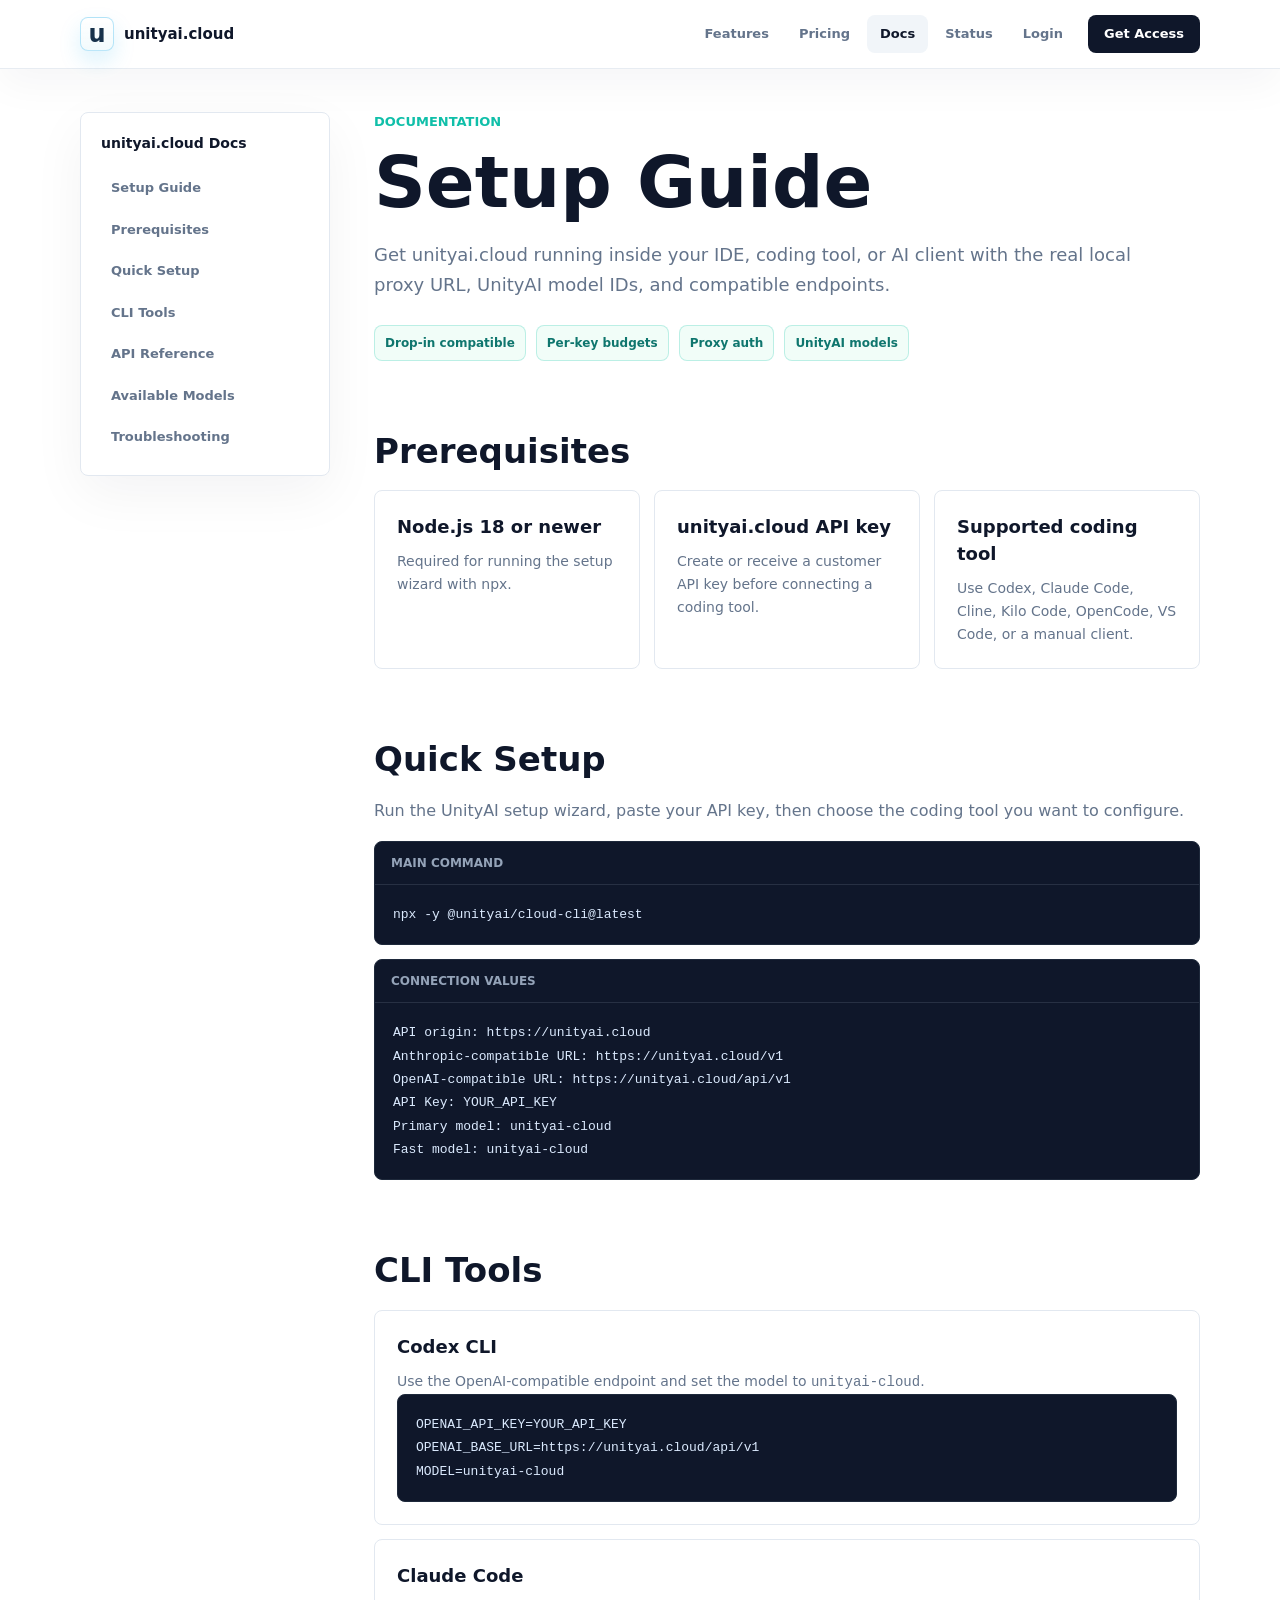
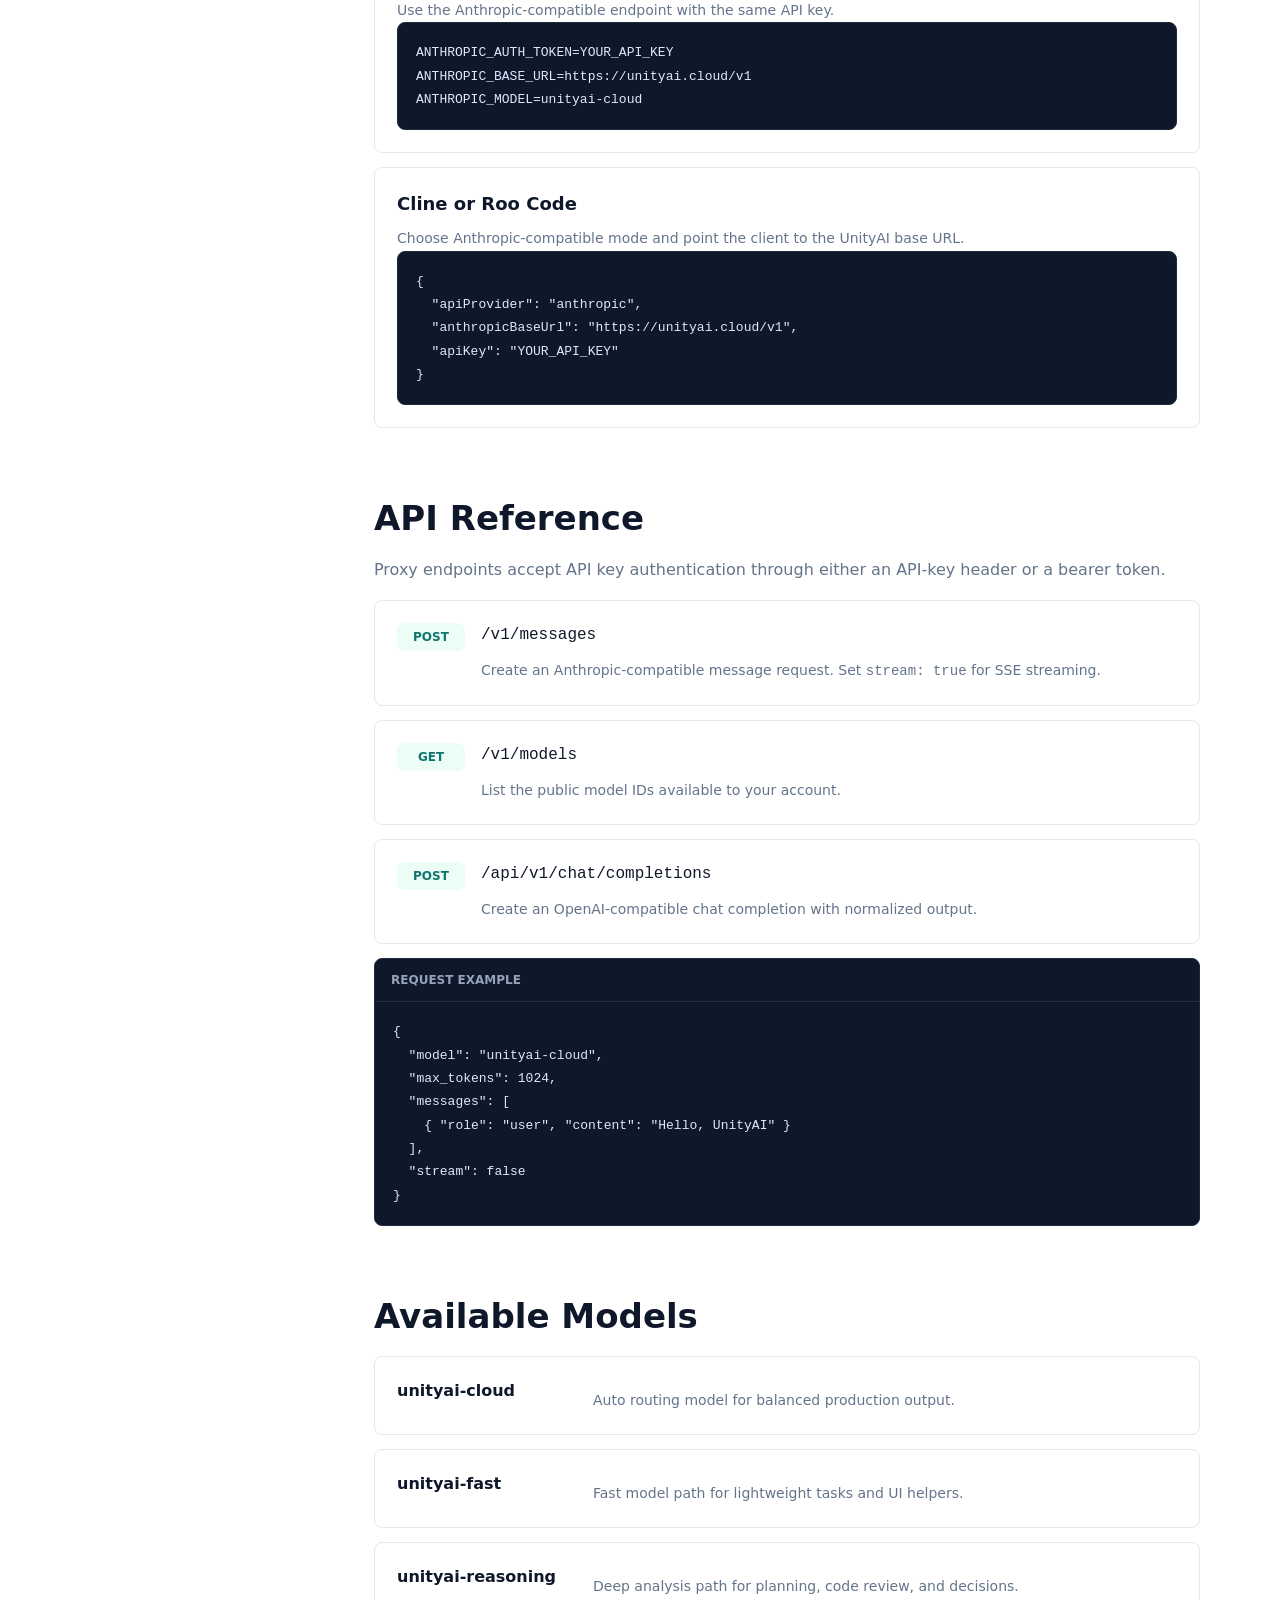
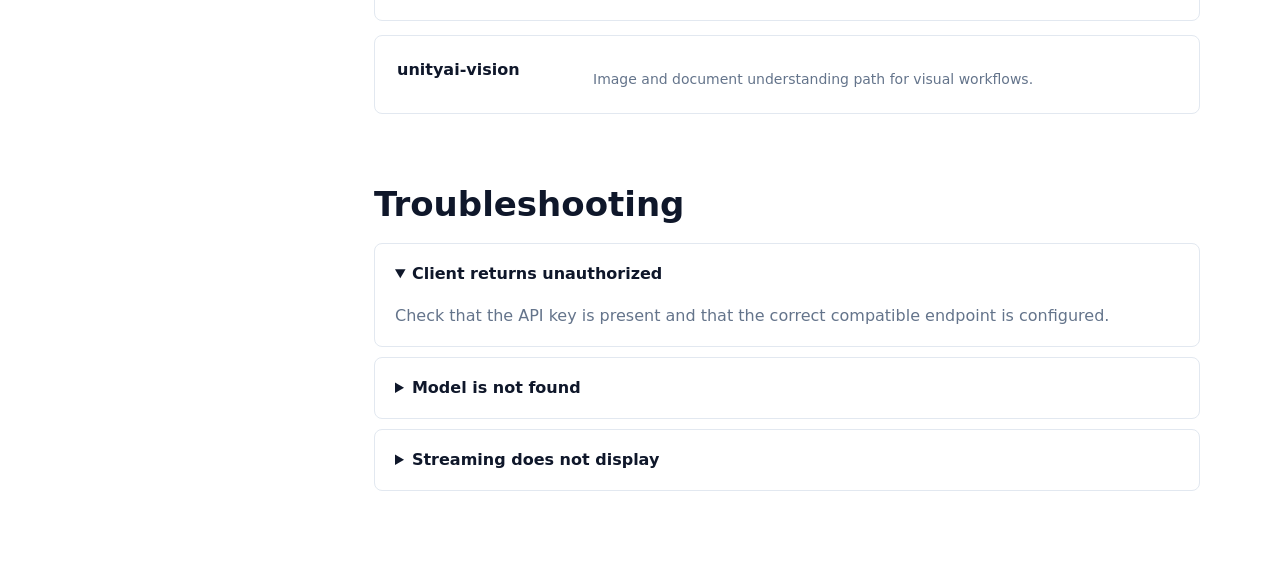
==== documentation.html @ 346db732 "Build UnityAI static site" ====
<!doctype html>
<html lang="en">
  <head>
    <meta charset="utf-8" />
    <meta name="viewport" content="width=device-width, initial-scale=1" />
    <title>Documentation - unityai.cloud</title>
    <meta
      name="description"
      content="Setup guide and API reference for connecting AI clients to unityai.cloud."
    />
    <link rel="icon" href="favicon.svg" type="image/svg+xml" />
    <link rel="stylesheet" href="styles.css" />
  </head>
  <body class="subpage docs-page">
    <a class="skip-link" href="#main-content">Skip to content</a>

    <header class="site-header" data-header>
      <div class="nav-shell">
        <a class="brand" href="index.html" aria-label="unityai.cloud home">
          <span class="brand-mark" aria-hidden="true">u</span>
          <span>unityai.cloud</span>
        </a>

        <nav class="desktop-nav" aria-label="Primary navigation">
          <a href="index.html#features">Features</a>
          <a href="pricing.html">Pricing</a>
          <a class="active" href="documentation.html">Docs</a>
          <a href="status.html">Status</a>
          <a href="mailto:hello@unityai.cloud">Login</a>
          <a class="nav-cta" href="mailto:hello@unityai.cloud">Get Access</a>
        </nav>

        <button class="menu-button" type="button" aria-expanded="false" aria-controls="mobile-menu" data-menu-button>
          <span class="sr-only">Open menu</span>
          <svg viewBox="0 0 24 24" aria-hidden="true">
            <path d="M4 7h16M4 12h16M4 17h16" />
          </svg>
        </button>
      </div>

      <nav id="mobile-menu" class="mobile-nav" aria-label="Mobile navigation" data-mobile-menu>
        <a href="index.html#features">Features</a>
        <a href="pricing.html">Pricing</a>
        <a href="documentation.html">Docs</a>
        <a href="status.html">Status</a>
        <a href="mailto:hello@unityai.cloud">Login</a>
        <a class="nav-cta" href="mailto:hello@unityai.cloud">Get Access</a>
      </nav>
    </header>

    <main id="main-content" class="docs-layout">
      <aside class="docs-sidebar" aria-label="Documentation sections">
        <strong>unityai.cloud Docs</strong>
        <nav>
          <a href="#setup">Setup Guide</a>
          <a href="#prerequisites">Prerequisites</a>
          <a href="#quick-setup">Quick Setup</a>
          <a href="#cli-tools">CLI Tools</a>
          <a href="#api-reference">API Reference</a>
          <a href="#models">Available Models</a>
          <a href="#troubleshooting">Troubleshooting</a>
        </nav>
      </aside>

      <article class="docs-content">
        <p class="section-label">Documentation</p>
        <h1 id="setup">Setup Guide</h1>
        <p class="docs-lead">
          Get unityai.cloud running inside your IDE, coding tool, or AI client with the real local
          proxy URL, UnityAI model IDs, and compatible endpoints.
        </p>

        <div class="doc-tags" aria-label="Documentation highlights">
          <span>Drop-in compatible</span>
          <span>Per-key budgets</span>
          <span>Proxy auth</span>
          <span>UnityAI models</span>
        </div>

        <section id="prerequisites" class="doc-section">
          <h2>Prerequisites</h2>
          <div class="doc-checklist">
            <article>
              <h3>Node.js 18 or newer</h3>
              <p>Required for running the setup wizard with npx.</p>
            </article>
            <article>
              <h3>unityai.cloud API key</h3>
              <p>Create or receive a customer API key before connecting a coding tool.</p>
            </article>
            <article>
              <h3>Supported coding tool</h3>
              <p>Use Codex, Claude Code, Cline, Kilo Code, OpenCode, VS Code, or a manual client.</p>
            </article>
          </div>
        </section>

        <section id="quick-setup" class="doc-section">
          <h2>Quick Setup</h2>
          <p>Run the UnityAI setup wizard, paste your API key, then choose the coding tool you want to configure.</p>
          <div class="code-card">
            <div class="code-title">Main Command</div>
            <pre><code>npx -y @unityai/cloud-cli@latest</code></pre>
          </div>
          <div class="code-card">
            <div class="code-title">Connection Values</div>
            <pre><code>API origin: https://unityai.cloud
Anthropic-compatible URL: https://unityai.cloud/v1
OpenAI-compatible URL: https://unityai.cloud/api/v1
API Key: YOUR_API_KEY
Primary model: unityai-cloud
Fast model: unityai-cloud</code></pre>
          </div>
        </section>

        <section id="cli-tools" class="doc-section">
          <h2>CLI Tools</h2>
          <div class="doc-grid">
            <article>
              <h3>Codex CLI</h3>
              <p>Use the OpenAI-compatible endpoint and set the model to <code>unityai-cloud</code>.</p>
              <pre><code>OPENAI_API_KEY=YOUR_API_KEY
OPENAI_BASE_URL=https://unityai.cloud/api/v1
MODEL=unityai-cloud</code></pre>
            </article>
            <article>
              <h3>Claude Code</h3>
              <p>Use the Anthropic-compatible endpoint with the same API key.</p>
              <pre><code>ANTHROPIC_AUTH_TOKEN=YOUR_API_KEY
ANTHROPIC_BASE_URL=https://unityai.cloud/v1
ANTHROPIC_MODEL=unityai-cloud</code></pre>
            </article>
            <article>
              <h3>Cline or Roo Code</h3>
              <p>Choose Anthropic-compatible mode and point the client to the UnityAI base URL.</p>
              <pre><code>{
  "apiProvider": "anthropic",
  "anthropicBaseUrl": "https://unityai.cloud/v1",
  "apiKey": "YOUR_API_KEY"
}</code></pre>
            </article>
          </div>
        </section>

        <section id="api-reference" class="doc-section">
          <h2>API Reference</h2>
          <p>Proxy endpoints accept API key authentication through either an API-key header or a bearer token.</p>
          <div class="api-list">
            <article>
              <span>POST</span>
              <code>/v1/messages</code>
              <p>Create an Anthropic-compatible message request. Set <code>stream: true</code> for SSE streaming.</p>
            </article>
            <article>
              <span>GET</span>
              <code>/v1/models</code>
              <p>List the public model IDs available to your account.</p>
            </article>
            <article>
              <span>POST</span>
              <code>/api/v1/chat/completions</code>
              <p>Create an OpenAI-compatible chat completion with normalized output.</p>
            </article>
          </div>
          <div class="code-card">
            <div class="code-title">Request Example</div>
            <pre><code>{
  "model": "unityai-cloud",
  "max_tokens": 1024,
  "messages": [
    { "role": "user", "content": "Hello, UnityAI" }
  ],
  "stream": false
}</code></pre>
          </div>
        </section>

        <section id="models" class="doc-section">
          <h2>Available Models</h2>
          <div class="model-table">
            <div><strong>unityai-cloud</strong><span>Auto routing model for balanced production output.</span></div>
            <div><strong>unityai-fast</strong><span>Fast model path for lightweight tasks and UI helpers.</span></div>
            <div><strong>unityai-reasoning</strong><span>Deep analysis path for planning, code review, and decisions.</span></div>
            <div><strong>unityai-vision</strong><span>Image and document understanding path for visual workflows.</span></div>
          </div>
        </section>

        <section id="troubleshooting" class="doc-section">
          <h2>Troubleshooting</h2>
          <details open>
            <summary>Client returns unauthorized</summary>
            <p>Check that the API key is present and that the correct compatible endpoint is configured.</p>
          </details>
          <details>
            <summary>Model is not found</summary>
            <p>Use <code>/v1/models</code> or <code>/api/v1/models</code> to confirm the IDs enabled for the account.</p>
          </details>
          <details>
            <summary>Streaming does not display</summary>
            <p>Confirm that your client supports server-sent events and that <code>stream</code> is set to true.</p>
          </details>
        </section>
      </article>
    </main>

    <script src="script.js"></script>
  </body>
</html>
---- styles.css ----
:root {
  --bg: #ffffff;
  --ink: #0f172a;
  --muted: #64748b;
  --soft: #f8fafc;
  --soft-2: #eef6fb;
  --line: #e2e8f0;
  --line-strong: #cbd5e1;
  --accent: #10bfa9;
  --accent-2: #0ea5e9;
  --accent-3: #f59e0b;
  --shadow: 0 24px 70px rgba(15, 23, 42, 0.11);
  --container: min(1120px, calc(100vw - 48px));
}

* {
  box-sizing: border-box;
}

html {
  scroll-behavior: smooth;
}

body {
  margin: 0;
  background: var(--bg);
  color: var(--ink);
  font-family: Inter, ui-sans-serif, system-ui, -apple-system, BlinkMacSystemFont, "Segoe UI", sans-serif;
  font-size: 16px;
  line-height: 1.5;
  letter-spacing: 0;
}

body.menu-open {
  overflow: hidden;
}

a {
  color: inherit;
  text-decoration: none;
}

img {
  display: block;
  max-width: 100%;
}

svg {
  display: block;
  fill: none;
  stroke: currentColor;
  stroke-linecap: round;
  stroke-linejoin: round;
  stroke-width: 2;
}

.sr-only,
.skip-link {
  position: absolute;
  width: 1px;
  height: 1px;
  padding: 0;
  overflow: hidden;
  clip: rect(0, 0, 0, 0);
  white-space: nowrap;
  border: 0;
}

.skip-link:focus {
  z-index: 1000;
  top: 12px;
  left: 12px;
  width: auto;
  height: auto;
  clip: auto;
  padding: 10px 14px;
  border-radius: 8px;
  background: var(--ink);
  color: #ffffff;
}

.site-header {
  position: fixed;
  top: 0;
  right: 0;
  left: 0;
  z-index: 100;
  transition: background 180ms ease, box-shadow 180ms ease, border-color 180ms ease;
}

.site-header.is-scrolled,
.site-header.menu-visible {
  border-bottom: 1px solid rgba(226, 232, 240, 0.82);
  background: rgba(255, 255, 255, 0.88);
  box-shadow: 0 16px 40px rgba(15, 23, 42, 0.05);
  backdrop-filter: blur(18px);
}

.nav-shell {
  display: flex;
  align-items: center;
  justify-content: space-between;
  width: var(--container);
  height: 68px;
  margin: 0 auto;
}

.brand {
  display: inline-flex;
  align-items: center;
  gap: 10px;
  font-size: 15px;
  font-weight: 800;
  letter-spacing: 0;
}

.brand-mark {
  display: inline-grid;
  width: 34px;
  height: 34px;
  place-items: center;
  border: 1px solid rgba(14, 165, 233, 0.28);
  border-radius: 8px;
  background:
    linear-gradient(180deg, rgba(255, 255, 255, 0.95), rgba(241, 250, 252, 0.92)),
    #ffffff;
  color: #18324b;
  box-shadow: 0 10px 22px rgba(14, 165, 233, 0.15);
  font-size: 24px;
  font-weight: 900;
  line-height: 1;
}

.desktop-nav {
  display: flex;
  align-items: center;
  gap: 4px;
}

.desktop-nav a,
.mobile-nav a {
  border-radius: 8px;
  color: var(--muted);
  font-size: 13px;
  font-weight: 650;
  transition: background 160ms ease, color 160ms ease, transform 160ms ease;
}

.desktop-nav a {
  padding: 9px 13px;
}

.desktop-nav a:hover,
.mobile-nav a:hover {
  background: rgba(241, 245, 249, 0.9);
  color: var(--ink);
}

.desktop-nav .nav-cta,
.mobile-nav .nav-cta {
  color: #ffffff;
  background: var(--ink);
}

.desktop-nav .nav-cta {
  margin-left: 8px;
  padding-inline: 16px;
}

.desktop-nav .nav-cta:hover,
.mobile-nav .nav-cta:hover {
  background: #1e293b;
  color: #ffffff;
  transform: translateY(-1px);
}

.menu-button {
  display: none;
  width: 42px;
  height: 42px;
  place-items: center;
  border: 0;
  border-radius: 8px;
  background: transparent;
  color: var(--muted);
  cursor: pointer;
}

.menu-button svg {
  width: 22px;
  height: 22px;
}

.mobile-nav {
  display: none;
}

.section-grid {
  position: relative;
  overflow: hidden;
}

.section-grid::before {
  position: absolute;
  inset: 0;
  pointer-events: none;
  content: "";
  background-image:
    linear-gradient(rgba(14, 165, 233, 0.08) 1px, transparent 1px),
    linear-gradient(90deg, rgba(14, 165, 233, 0.08) 1px, transparent 1px);
  background-position: center;
  background-size: 36px 36px;
  mask-image: radial-gradient(ellipse at center, black 0%, transparent 70%);
}

.hero {
  min-height: 620px;
  padding: 124px 0 74px;
  background:
    linear-gradient(180deg, #ffffff 0%, #ffffff 72%, #f8fafc 100%);
}

.hero-inner {
  position: relative;
  z-index: 1;
  width: var(--container);
  margin: 0 auto;
}

.hero-copy {
  max-width: 980px;
  margin: 0 auto;
  text-align: center;
}

.hero h1 {
  margin: 0;
  color: var(--ink);
  font-size: clamp(54px, 7.2vw, 92px);
  font-weight: 950;
  line-height: 0.94;
  letter-spacing: 0;
}

.hero h1 span {
  color: #94a3b8;
}

.hero p {
  max-width: 660px;
  margin: 26px auto 0;
  color: var(--muted);
  font-size: 20px;
  line-height: 1.62;
}

.hero-actions {
  display: flex;
  flex-wrap: wrap;
  align-items: center;
  justify-content: center;
  gap: 14px;
  margin-top: 36px;
}

.button {
  display: inline-flex;
  min-height: 48px;
  align-items: center;
  justify-content: center;
  gap: 9px;
  border-radius: 10px;
  padding: 0 22px;
  font-size: 14px;
  font-weight: 760;
  transition: transform 160ms ease, border-color 160ms ease, background 160ms ease, box-shadow 160ms ease;
}

.button svg {
  width: 17px;
  height: 17px;
}

.button-primary {
  background: var(--ink);
  color: #ffffff;
  box-shadow: 0 16px 36px rgba(15, 23, 42, 0.16);
}

.button-primary:hover {
  background: #1e293b;
  box-shadow: 0 20px 42px rgba(15, 23, 42, 0.22);
  transform: translateY(-1px);
}

.button-secondary {
  border: 1px solid var(--line);
  background: #ffffff;
  color: #334155;
}

.button-secondary:hover {
  border-color: var(--line-strong);
  color: var(--ink);
  transform: translateY(-1px);
}

.hero .hero-note {
  margin-top: 36px;
  color: #94a3b8;
  font-size: 14px;
  font-weight: 700;
}

.provider-strip {
  border-top: 1px solid var(--line);
  border-bottom: 1px solid var(--line);
  background: rgba(248, 250, 252, 0.82);
  padding: 28px 0;
}

.strip-inner {
  display: flex;
  width: var(--container);
  margin: 0 auto;
  align-items: center;
  justify-content: space-between;
  gap: 30px;
}

.provider-list,
.strip-metrics {
  display: flex;
  flex-wrap: wrap;
  align-items: center;
  gap: 18px 28px;
}

.provider-list span {
  color: #94a3b8;
  font-size: 14px;
  font-weight: 800;
}

.strip-metrics {
  gap: 14px;
  color: var(--muted);
  font-size: 14px;
  font-weight: 650;
}

.strip-metrics span:not(.divider) {
  display: inline-flex;
  align-items: center;
  gap: 6px;
}

.strip-metrics svg {
  width: 16px;
  height: 16px;
  color: var(--accent);
}

.divider {
  width: 1px;
  height: 18px;
  background: var(--line);
}

.features,
.audiences,
.tools,
.faq {
  width: var(--container);
  margin: 0 auto;
  padding: 112px 0;
}

.section-heading {
  max-width: 720px;
  margin: 0 auto 78px;
  text-align: center;
}

.section-heading h2,
.routing-copy h2,
.benchmark-copy h2,
.cta h2 {
  margin: 0;
  color: var(--ink);
  font-size: clamp(36px, 4vw, 56px);
  font-weight: 880;
  line-height: 1.04;
  letter-spacing: 0;
}

.section-heading p,
.routing-copy p,
.benchmark-copy p,
.cta p {
  margin: 18px auto 0;
  color: var(--muted);
  font-size: 18px;
  line-height: 1.7;
}

.feature-stack {
  display: grid;
  gap: 100px;
}

.feature-row {
  display: grid;
  grid-template-columns: minmax(0, 0.92fr) minmax(320px, 1fr);
  align-items: center;
  gap: 72px;
}

.feature-row-reverse {
  grid-template-columns: minmax(320px, 1fr) minmax(0, 0.92fr);
}

.feature-row-reverse .feature-copy {
  order: 2;
}

.feature-row-reverse .mockup {
  order: 1;
}

.feature-icon {
  display: grid;
  width: 44px;
  height: 44px;
  place-items: center;
  border-radius: 8px;
  background: #f1f5f9;
  color: #475569;
}

.feature-icon svg {
  width: 21px;
  height: 21px;
}

.feature-copy h3 {
  margin: 18px 0 0;
  font-size: 32px;
  line-height: 1.1;
  letter-spacing: 0;
}

.feature-copy p {
  margin: 16px 0 0;
  color: var(--muted);
  font-size: 16px;
  line-height: 1.75;
}

.text-link {
  display: inline-flex;
  align-items: center;
  gap: 4px;
  margin-top: 24px;
  color: var(--ink);
  font-size: 14px;
  font-weight: 800;
  transition: color 160ms ease;
}

.text-link:hover {
  color: #ea580c;
}

.text-link svg {
  width: 15px;
  height: 15px;
}

.mockup,
.audience-card,
.model-grid article,
.faq-list details {
  border: 1px solid var(--line);
  border-radius: 8px;
  background: #ffffff;
  box-shadow: var(--shadow);
}

.mockup {
  min-height: 250px;
  padding: 26px;
}

.terminal-card {
  background: #0f172a;
  color: #9ca3af;
  box-shadow: 0 24px 70px rgba(15, 23, 42, 0.2);
}

.window-dots {
  display: flex;
  gap: 7px;
  margin-bottom: 22px;
}

.window-dots span {
  width: 10px;
  height: 10px;
  border-radius: 999px;
  background: #334155;
}

.terminal-card pre {
  margin: 0;
  overflow: auto;
  font: 500 13px/1.9 "SFMono-Regular", Consolas, "Liberation Mono", monospace;
}

.terminal-card code span {
  color: #22d3ee;
}

.design-card {
  display: grid;
  align-content: center;
  gap: 18px;
}

.design-toolbar {
  display: flex;
  align-items: center;
  gap: 14px;
}

.design-toolbar span {
  width: 42px;
  height: 42px;
  border-radius: 8px;
  background: linear-gradient(135deg, #e0f2fe, #ccfbf1);
}

.design-toolbar strong {
  width: 120px;
  height: 12px;
  border-radius: 999px;
  background: #cbd5e1;
}

.design-grid {
  display: grid;
  grid-template-columns: repeat(3, 1fr);
  gap: 10px;
}

.design-grid span {
  height: 78px;
  border: 1px solid #dbeafe;
  border-radius: 8px;
  background: #f8fafc;
}

.design-grid span:nth-child(2) {
  border-color: #fed7aa;
  background: #fff7ed;
}

.line {
  height: 12px;
  width: 76%;
  border-radius: 999px;
  background: #e2e8f0;
}

.line.wide {
  width: 100%;
}

.document-card {
  display: grid;
  align-content: center;
  gap: 24px;
  background:
    linear-gradient(90deg, rgba(16, 185, 129, 0.08), transparent 46%),
    #ffffff;
}

.doc-header {
  height: 58px;
  border-radius: 8px;
  background: #f1f5f9;
}

.doc-lines {
  display: grid;
  gap: 12px;
}

.doc-lines span,
.doc-footer span {
  height: 12px;
  border-radius: 999px;
  background: #dbe4ee;
}

.doc-lines span:nth-child(1) {
  width: 92%;
}

.doc-lines span:nth-child(2) {
  width: 78%;
}

.doc-lines span:nth-child(3) {
  width: 84%;
}

.doc-lines span:nth-child(4) {
  width: 60%;
}

.doc-footer {
  display: flex;
  gap: 12px;
}

.doc-footer span {
  width: 88px;
  background: #ccfbf1;
}

.doc-footer span:nth-child(2) {
  background: #fed7aa;
}

.routing {
  padding: 114px 0;
  background: #f8fafc;
}

.routing-inner {
  position: relative;
  z-index: 1;
  width: var(--container);
  margin: 0 auto;
}

.routing-copy {
  max-width: 760px;
  margin: 0 auto 54px;
  text-align: center;
}

.section-label {
  margin: 0 0 14px !important;
  color: var(--accent) !important;
  font-size: 13px !important;
  font-weight: 850;
  letter-spacing: 0;
  text-transform: uppercase;
}

.routing-visual {
  margin: 0;
  border: 1px solid rgba(203, 213, 225, 0.72);
  border-radius: 8px;
  overflow: hidden;
  background: #ffffff;
  box-shadow: var(--shadow);
}

.routing-visual img {
  width: 100%;
  aspect-ratio: 16 / 8;
  object-fit: cover;
}

.routing-steps {
  display: grid;
  grid-template-columns: repeat(3, minmax(0, 1fr));
  gap: 12px;
  margin-top: 18px;
}

.routing-steps div {
  border: 1px solid var(--line);
  border-radius: 8px;
  background: rgba(255, 255, 255, 0.82);
  padding: 18px;
}

.routing-steps strong,
.routing-steps span {
  display: block;
}

.routing-steps strong {
  font-size: 14px;
}

.routing-steps span {
  margin-top: 4px;
  color: var(--muted);
  font-size: 13px;
}

.benchmark {
  padding: 112px 0;
  background: #ffffff;
}

.benchmark-inner {
  display: grid;
  width: var(--container);
  margin: 0 auto;
  grid-template-columns: 0.85fr 1fr;
  align-items: center;
  gap: 70px;
}

.benchmark-copy p {
  max-width: 520px;
  margin-left: 0;
}

.scorecard {
  border: 1px solid var(--line);
  border-radius: 8px;
  background: #ffffff;
  padding: 30px;
  box-shadow: var(--shadow);
}

.score-tabs {
  display: flex;
  gap: 10px;
  margin-bottom: 26px;
}

.score-tabs span {
  border: 1px solid var(--line);
  border-radius: 8px;
  padding: 6px 10px;
  color: var(--muted);
  font-size: 12px;
  font-weight: 800;
}

.score-tabs .active {
  border-color: var(--ink);
  background: var(--ink);
  color: #ffffff;
}

.score-row {
  display: grid;
  grid-template-columns: minmax(120px, 1fr) 44px;
  gap: 12px;
  align-items: center;
  padding: 14px 0;
  border-top: 1px solid #f1f5f9;
}

.score-row span {
  color: #334155;
  font-size: 14px;
  font-weight: 750;
}

.score-row strong {
  font-size: 22px;
  text-align: right;
}

.score-row i {
  grid-column: 1 / -1;
  height: 8px;
  border-radius: 999px;
  background:
    linear-gradient(90deg, var(--accent), var(--accent-2) var(--bar), #e2e8f0 var(--bar)),
    #e2e8f0;
}

.score-note {
  margin: 18px 0 0;
  color: #94a3b8;
  font-size: 13px;
}

.audiences {
  padding-top: 104px;
}

.audience-grid {
  display: grid;
  grid-template-columns: repeat(5, minmax(0, 1fr));
  gap: 14px;
}

.audience-card {
  padding: 24px;
  box-shadow: none;
}

.audience-card h3 {
  margin: 0;
  font-size: 17px;
}

.audience-card p {
  margin: 12px 0 0;
  color: var(--muted);
  font-size: 14px;
  line-height: 1.65;
}

.models {
  padding: 112px 0;
  background: #f8fafc;
}

.models-inner {
  width: var(--container);
  margin: 0 auto;
}

.model-grid {
  display: grid;
  grid-template-columns: repeat(4, minmax(0, 1fr));
  gap: 14px;
}

.model-grid article {
  min-height: 230px;
  padding: 26px;
  box-shadow: none;
}

.model-grid h3 {
  margin: 0;
  font-size: 20px;
}

.model-grid ul {
  display: grid;
  gap: 12px;
  margin: 22px 0 0;
  padding: 0;
  list-style: none;
}

.model-grid li {
  color: var(--muted);
  font-size: 14px;
}

.model-grid li::before {
  display: inline-block;
  width: 7px;
  height: 7px;
  margin-right: 9px;
  border-radius: 999px;
  background: var(--accent);
  content: "";
  vertical-align: 1px;
}

.tool-cloud {
  display: flex;
  flex-wrap: wrap;
  justify-content: center;
  gap: 12px;
  max-width: 920px;
  margin: 0 auto;
}

.tool-cloud span {
  border: 1px solid var(--line);
  border-radius: 8px;
  background: #ffffff;
  padding: 12px 16px;
  color: #475569;
  font-size: 14px;
  font-weight: 750;
  box-shadow: 0 12px 30px rgba(15, 23, 42, 0.05);
}

.faq {
  padding-top: 96px;
}

.faq-list {
  max-width: 820px;
  margin: 0 auto;
}

.faq-list details {
  box-shadow: none;
}

.faq-list details + details {
  margin-top: 12px;
}

.faq-list summary {
  cursor: pointer;
  list-style: none;
  padding: 22px 24px;
  font-size: 16px;
  font-weight: 820;
}

.faq-list summary:focus {
  outline: none;
}

.faq-list summary:focus-visible {
  outline: 2px solid rgba(14, 165, 233, 0.55);
  outline-offset: -4px;
}

.faq-list summary::-webkit-details-marker {
  display: none;
}

.faq-list summary::after {
  float: right;
  color: var(--accent);
  content: "+";
}

.faq-list details[open] summary::after {
  content: "-";
}

.faq-list p {
  margin: 0;
  padding: 0 24px 22px;
  color: var(--muted);
  font-size: 15px;
  line-height: 1.75;
}

.cta {
  padding: 118px 0 110px;
  background:
    linear-gradient(180deg, #f8fafc 0%, #ffffff 100%);
  text-align: center;
}

.cta-inner {
  width: var(--container);
  margin: 0 auto;
}

.cta p {
  max-width: 680px;
}

.cta .cta-note {
  margin-top: 24px;
  color: #94a3b8;
  font-size: 14px;
  font-weight: 700;
}

.site-footer {
  border-top: 1px solid var(--line);
  background: #ffffff;
}

.footer-inner {
  display: flex;
  width: var(--container);
  min-height: 96px;
  margin: 0 auto;
  align-items: center;
  justify-content: space-between;
  gap: 24px;
}

.footer-inner nav {
  display: flex;
  flex-wrap: wrap;
  gap: 20px;
}

.footer-inner nav a {
  color: var(--muted);
  font-size: 13px;
  font-weight: 700;
}

.reveal {
  opacity: 1;
  transform: translateY(0);
  transition: opacity 620ms ease, transform 620ms ease;
}

.subpage .site-header {
  border-bottom: 1px solid rgba(226, 232, 240, 0.82);
  background: rgba(255, 255, 255, 0.92);
  box-shadow: 0 16px 40px rgba(15, 23, 42, 0.04);
  backdrop-filter: blur(18px);
}

.desktop-nav a.active {
  background: #f1f5f9;
  color: var(--ink);
}

.page-hero {
  padding: 148px 0 82px;
  background:
    linear-gradient(180deg, #ffffff 0%, #ffffff 68%, #f8fafc 100%);
  text-align: center;
}

.page-hero-inner {
  position: relative;
  z-index: 1;
  width: var(--container);
  margin: 0 auto;
}

.page-hero h1 {
  max-width: 900px;
  margin: 0 auto;
  color: var(--ink);
  font-size: clamp(46px, 6.4vw, 80px);
  font-weight: 950;
  line-height: 0.98;
  letter-spacing: 0;
}

.page-hero p {
  max-width: 680px;
  margin: 22px auto 0;
  color: var(--muted);
  font-size: 19px;
  line-height: 1.65;
}

.price-note,
.status-pill {
  display: inline-flex;
  align-items: center;
  justify-content: center;
  gap: 8px;
  margin-top: 28px;
  border: 1px solid rgba(16, 191, 169, 0.24);
  border-radius: 8px;
  background: rgba(236, 253, 245, 0.86);
  color: #0f766e;
  padding: 10px 13px;
  font-size: 13px;
  font-weight: 800;
}

.pricing-section {
  width: var(--container);
  margin: 0 auto;
  padding: 94px 0;
}

.muted-band {
  width: 100%;
  max-width: none;
  border-top: 1px solid var(--line);
  border-bottom: 1px solid var(--line);
  background: #f8fafc;
  padding-inline: max(24px, calc((100vw - 1120px) / 2));
}

.pricing-heading {
  max-width: 700px;
  margin: 0 auto 42px;
  text-align: center;
}

.pricing-heading span {
  color: var(--accent);
  font-size: 13px;
  font-weight: 850;
  text-transform: uppercase;
}

.pricing-heading h2 {
  margin: 10px 0 0;
  color: var(--ink);
  font-size: clamp(34px, 4.5vw, 54px);
  line-height: 1.04;
  letter-spacing: 0;
}

.pricing-heading p {
  margin: 16px 0 0;
  color: var(--muted);
  font-size: 17px;
}

.pricing-grid {
  display: grid;
  grid-template-columns: repeat(4, minmax(0, 1fr));
  gap: 14px;
}

.price-card {
  position: relative;
  display: grid;
  min-height: 420px;
  border: 1px solid var(--line);
  border-radius: 8px;
  background: #ffffff;
  padding: 28px;
  box-shadow: 0 18px 54px rgba(15, 23, 42, 0.06);
}

.price-card.featured {
  border-color: rgba(16, 191, 169, 0.45);
  box-shadow: 0 24px 70px rgba(16, 191, 169, 0.13);
}

.card-badge {
  position: absolute;
  top: 16px;
  right: 16px;
  border-radius: 8px;
  background: var(--ink);
  color: #ffffff;
  padding: 6px 9px;
  font-size: 11px;
  font-weight: 850;
}

.price-card h3 {
  margin: 10px 0 0;
  font-size: 22px;
}

.price-card strong {
  display: block;
  margin-top: 18px;
  color: var(--ink);
  font-size: 34px;
  line-height: 1;
}

.price-card strong span {
  display: block;
  margin-top: 8px;
  color: #94a3b8;
  font-size: 13px;
  font-weight: 800;
}

.price-card p {
  margin: 18px 0 0;
  color: var(--muted);
  font-size: 14px;
}

.price-card ul {
  display: grid;
  gap: 12px;
  margin: 24px 0;
  padding: 0;
  list-style: none;
}

.price-card li {
  color: #475569;
  font-size: 14px;
}

.price-card li::before {
  display: inline-block;
  width: 7px;
  height: 7px;
  margin-right: 9px;
  border-radius: 999px;
  background: var(--accent);
  content: "";
  vertical-align: 1px;
}

.price-card .button {
  align-self: end;
  width: 100%;
}

.packs .price-card {
  min-height: 400px;
}

.rate-table-wrap {
  overflow-x: auto;
  border: 1px solid var(--line);
  border-radius: 8px;
  background: #ffffff;
  box-shadow: var(--shadow);
}

.rate-table {
  width: 100%;
  min-width: 700px;
  border-collapse: collapse;
}

.rate-table th,
.rate-table td {
  padding: 18px 20px;
  border-bottom: 1px solid #eef2f7;
  text-align: left;
}

.rate-table th {
  color: var(--ink);
  font-size: 13px;
  font-weight: 850;
  text-transform: uppercase;
}

.rate-table td {
  color: #475569;
  font-size: 15px;
}

.rate-table tr:last-child td {
  border-bottom: 0;
}

.how-it-works {
  display: grid;
  gap: 18px;
  margin-top: 22px;
  border: 1px solid var(--line);
  border-radius: 8px;
  background: #ffffff;
  padding: 24px;
}

.how-it-works p {
  margin: 0;
  color: var(--muted);
}

.how-it-works ul {
  display: grid;
  grid-template-columns: repeat(4, minmax(0, 1fr));
  gap: 12px;
  margin: 0;
  padding: 0;
  list-style: none;
}

.how-it-works li {
  border-radius: 8px;
  background: #f8fafc;
  padding: 14px;
  color: #475569;
  font-size: 14px;
}

.compact-faq {
  padding-top: 60px;
  padding-bottom: 80px;
}

.docs-layout {
  display: grid;
  width: var(--container);
  margin: 0 auto;
  grid-template-columns: 250px minmax(0, 1fr);
  gap: 44px;
  padding: 112px 0 80px;
}

.docs-sidebar {
  position: sticky;
  top: 96px;
  align-self: start;
  border: 1px solid var(--line);
  border-radius: 8px;
  background: #ffffff;
  padding: 20px;
  box-shadow: 0 18px 54px rgba(15, 23, 42, 0.05);
}

.docs-sidebar strong {
  display: block;
  margin-bottom: 16px;
  color: var(--ink);
  font-size: 14px;
}

.docs-sidebar nav {
  display: grid;
  gap: 6px;
}

.docs-sidebar a {
  border-radius: 8px;
  color: var(--muted);
  padding: 8px 10px;
  font-size: 13px;
  font-weight: 750;
}

.docs-sidebar a:hover {
  background: #f1f5f9;
  color: var(--ink);
}

.docs-content {
  min-width: 0;
}

.docs-content h1 {
  margin: 0;
  color: var(--ink);
  font-size: clamp(44px, 6vw, 72px);
  line-height: 1;
  letter-spacing: 0;
}

.docs-lead {
  max-width: 790px;
  margin: 22px 0 0;
  color: var(--muted);
  font-size: 18px;
  line-height: 1.7;
}

.doc-tags {
  display: flex;
  flex-wrap: wrap;
  gap: 10px;
  margin-top: 24px;
}

.doc-tags span {
  border: 1px solid rgba(16, 191, 169, 0.24);
  border-radius: 8px;
  background: rgba(236, 253, 245, 0.7);
  color: #0f766e;
  padding: 8px 10px;
  font-size: 12px;
  font-weight: 850;
}

.doc-section {
  margin-top: 72px;
  scroll-margin-top: 100px;
}

.doc-section h2 {
  margin: 0 0 20px;
  color: var(--ink);
  font-size: 34px;
  line-height: 1.1;
}

.doc-section > p {
  margin: 0 0 18px;
  color: var(--muted);
  font-size: 16px;
}

.doc-checklist,
.doc-grid,
.api-list,
.model-table {
  display: grid;
  gap: 14px;
}

.doc-checklist {
  grid-template-columns: repeat(3, minmax(0, 1fr));
}

.doc-checklist article,
.doc-grid article,
.api-list article,
.model-table div {
  border: 1px solid var(--line);
  border-radius: 8px;
  background: #ffffff;
  padding: 22px;
}

.doc-checklist h3,
.doc-grid h3 {
  margin: 0;
  font-size: 18px;
}

.doc-checklist p,
.doc-grid p,
.api-list p,
.model-table span {
  margin: 10px 0 0;
  color: var(--muted);
  font-size: 14px;
  line-height: 1.65;
}

.doc-grid {
  grid-template-columns: 1fr;
}

.code-card,
.doc-grid pre {
  overflow: hidden;
  border: 1px solid #1e293b;
  border-radius: 8px;
  background: #0f172a;
  color: #dbeafe;
}

.code-card {
  margin-top: 14px;
}

.code-title {
  border-bottom: 1px solid rgba(148, 163, 184, 0.18);
  padding: 12px 16px;
  color: #94a3b8;
  font-size: 12px;
  font-weight: 850;
  text-transform: uppercase;
}

.code-card pre,
.doc-grid pre {
  margin: 0;
  overflow-x: auto;
  padding: 18px;
  font: 500 13px/1.8 "SFMono-Regular", Consolas, "Liberation Mono", monospace;
}

.doc-grid code,
.api-list code,
.doc-section code {
  font-family: "SFMono-Regular", Consolas, "Liberation Mono", monospace;
}

.api-list article {
  display: grid;
  grid-template-columns: 68px 1fr;
  gap: 8px 16px;
  align-items: start;
}

.api-list span {
  display: inline-flex;
  justify-content: center;
  border-radius: 8px;
  background: #ecfdf5;
  color: #0f766e;
  padding: 5px 8px;
  font-size: 12px;
  font-weight: 900;
}

.api-list p {
  grid-column: 2;
  margin-top: 0;
}

.model-table div {
  display: grid;
  grid-template-columns: 180px 1fr;
  gap: 16px;
}

.doc-section details {
  border: 1px solid var(--line);
  border-radius: 8px;
  background: #ffffff;
}

.doc-section details + details {
  margin-top: 10px;
}

.doc-section summary {
  cursor: pointer;
  padding: 18px 20px;
  font-weight: 850;
}

.doc-section details p {
  margin: 0;
  padding: 0 20px 18px;
  color: var(--muted);
}

.status-hero {
  padding-bottom: 70px;
}

.status-pill span,
.incident-row > span {
  display: inline-block;
  width: 10px;
  height: 10px;
  border-radius: 999px;
  background: var(--accent);
  box-shadow: 0 0 0 5px rgba(16, 191, 169, 0.14);
}

.status-dashboard {
  width: var(--container);
  margin: 0 auto;
  padding: 82px 0 104px;
}

.status-panel,
.status-card,
.usage-grid article {
  border: 1px solid var(--line);
  border-radius: 8px;
  background: #ffffff;
  box-shadow: 0 18px 54px rgba(15, 23, 42, 0.06);
}

.status-panel {
  padding: 28px;
}

.panel-heading {
  display: flex;
  align-items: flex-start;
  justify-content: space-between;
  gap: 18px;
}

.panel-heading h2 {
  margin: 0;
  font-size: 28px;
  line-height: 1.1;
}

.panel-heading p,
.panel-heading span {
  margin: 8px 0 0;
  color: var(--muted);
  font-size: 14px;
}

.activity-bars {
  display: grid;
  height: 150px;
  grid-template-columns: repeat(12, 1fr);
  gap: 10px;
  align-items: end;
  margin-top: 26px;
  border-radius: 8px;
  background:
    linear-gradient(180deg, transparent, rgba(14, 165, 233, 0.06)),
    #f8fafc;
  padding: 18px;
}

.activity-bars span {
  display: block;
  height: var(--height);
  border-radius: 6px 6px 2px 2px;
  background: linear-gradient(180deg, var(--accent), var(--accent-2));
}

.status-grid,
.usage-grid {
  display: grid;
  grid-template-columns: repeat(4, minmax(0, 1fr));
  gap: 14px;
  margin-top: 18px;
}

.status-card,
.usage-grid article {
  padding: 24px;
}

.status-card span,
.usage-grid span {
  color: var(--muted);
  font-size: 13px;
  font-weight: 850;
  text-transform: uppercase;
}

.status-card strong,
.usage-grid strong {
  display: block;
  margin-top: 10px;
  color: var(--ink);
  font-size: 36px;
  line-height: 1;
}

.status-card p,
.usage-grid p {
  margin: 10px 0 0;
  color: var(--muted);
  font-size: 14px;
}

.status-panel + .status-panel,
.status-grid + .status-panel {
  margin-top: 18px;
}

.incident-row {
  display: flex;
  gap: 16px;
  align-items: flex-start;
  margin-top: 22px;
  border-radius: 8px;
  background: #f8fafc;
  padding: 18px;
}

.incident-row strong {
  display: block;
  color: var(--ink);
}

.incident-row p {
  margin: 6px 0 0;
  color: var(--muted);
}

@media (prefers-reduced-motion: reduce) {
  *,
  *::before,
  *::after {
    scroll-behavior: auto !important;
    transition-duration: 0.01ms !important;
    animation-duration: 0.01ms !important;
    animation-iteration-count: 1 !important;
  }

  .reveal {
    opacity: 1;
    transform: none;
  }
}

@media (max-width: 1020px) {
  :root {
    --container: min(100vw - 36px, 820px);
  }

  .desktop-nav {
    display: none;
  }

  .menu-button {
    display: grid;
  }

  .mobile-nav {
    position: fixed;
    top: 68px;
    right: 18px;
    left: 18px;
    display: grid;
    gap: 6px;
    border: 1px solid var(--line);
    border-radius: 8px;
    background: #ffffff;
    padding: 12px;
    box-shadow: var(--shadow);
    opacity: 0;
    pointer-events: none;
    transform: translateY(-8px);
    transition: opacity 160ms ease, transform 160ms ease;
    backdrop-filter: blur(16px);
  }

  .mobile-nav.is-open {
    opacity: 1;
    pointer-events: auto;
    transform: translateY(0);
  }

  .mobile-nav a {
    padding: 12px 13px;
  }

  .mobile-nav .nav-cta {
    text-align: center;
  }

  .hero {
    min-height: 590px;
    padding-top: 116px;
  }

  .strip-inner,
  .benchmark-inner {
    flex-direction: column;
    align-items: center;
    text-align: center;
  }

  .strip-inner {
    display: grid;
    justify-items: center;
  }

  .feature-row,
  .feature-row-reverse,
  .benchmark-inner {
    grid-template-columns: 1fr;
    gap: 36px;
  }

  .feature-row-reverse .feature-copy,
  .feature-row-reverse .mockup {
    order: initial;
  }

  .feature-stack {
    gap: 76px;
  }

  .benchmark-copy p {
    margin-right: auto;
    margin-left: auto;
  }

  .audience-grid,
  .model-grid {
    grid-template-columns: repeat(2, minmax(0, 1fr));
  }

  .pricing-grid,
  .status-grid,
  .usage-grid {
    grid-template-columns: repeat(2, minmax(0, 1fr));
  }

  .how-it-works ul {
    grid-template-columns: repeat(2, minmax(0, 1fr));
  }

  .docs-layout {
    grid-template-columns: 1fr;
    gap: 28px;
  }

  .docs-sidebar {
    position: static;
  }

  .docs-sidebar nav {
    grid-template-columns: repeat(3, minmax(0, 1fr));
  }

  .doc-checklist {
    grid-template-columns: 1fr;
  }
}

@media (max-width: 700px) {
  :root {
    --container: min(100vw - 28px, 620px);
  }

  .nav-shell {
    height: 64px;
  }

  .mobile-nav {
    top: 64px;
    right: 14px;
    left: 14px;
  }

  .hero {
    min-height: auto;
    padding: 104px 0 70px;
  }

  .hero h1 {
    font-size: clamp(44px, 16vw, 64px);
  }

  .hero p {
    margin-top: 24px;
    font-size: 17px;
  }

  .hero-actions {
    align-items: stretch;
    margin-top: 34px;
  }

  .button {
    width: 100%;
  }

  .provider-list,
  .strip-metrics {
    justify-content: center;
  }

  .divider {
    display: none;
  }

  .features,
  .audiences,
  .tools,
  .faq,
  .models,
  .benchmark,
  .routing,
  .cta,
  .pricing-section,
  .status-dashboard {
    padding-top: 78px;
    padding-bottom: 78px;
  }

  .page-hero {
    padding: 112px 0 64px;
  }

  .page-hero h1 {
    font-size: clamp(38px, 13vw, 56px);
  }

  .page-hero p {
    font-size: 16px;
  }

  .section-heading {
    margin-bottom: 48px;
  }

  .section-heading h2,
  .routing-copy h2,
  .benchmark-copy h2,
  .cta h2 {
    font-size: clamp(32px, 10vw, 44px);
  }

  .section-heading p,
  .routing-copy p,
  .benchmark-copy p,
  .cta p {
    font-size: 16px;
  }

  .feature-copy h3 {
    font-size: 26px;
  }

  .mockup {
    min-height: 220px;
    padding: 20px;
  }

  .terminal-card pre {
    font-size: 12px;
  }

  .routing-visual img {
    aspect-ratio: 1.2 / 1;
    object-position: center;
  }

  .routing-steps,
  .audience-grid,
  .model-grid,
  .pricing-grid,
  .status-grid,
  .usage-grid,
  .how-it-works ul {
    grid-template-columns: 1fr;
  }

  .price-card {
    min-height: auto;
  }

  .muted-band {
    padding-inline: 14px;
  }

  .docs-layout {
    padding: 96px 0 64px;
  }

  .docs-sidebar nav {
    grid-template-columns: 1fr;
  }

  .docs-content h1 {
    font-size: clamp(38px, 13vw, 56px);
  }

  .doc-section {
    margin-top: 54px;
  }

  .api-list article,
  .model-table div {
    grid-template-columns: 1fr;
  }

  .api-list p {
    grid-column: auto;
  }

  .panel-heading {
    display: grid;
  }

  .activity-bars {
    gap: 6px;
    padding: 14px;
  }

  .scorecard {
    padding: 22px;
  }

  .footer-inner {
    flex-direction: column;
    align-items: flex-start;
    padding: 24px 0;
  }
}
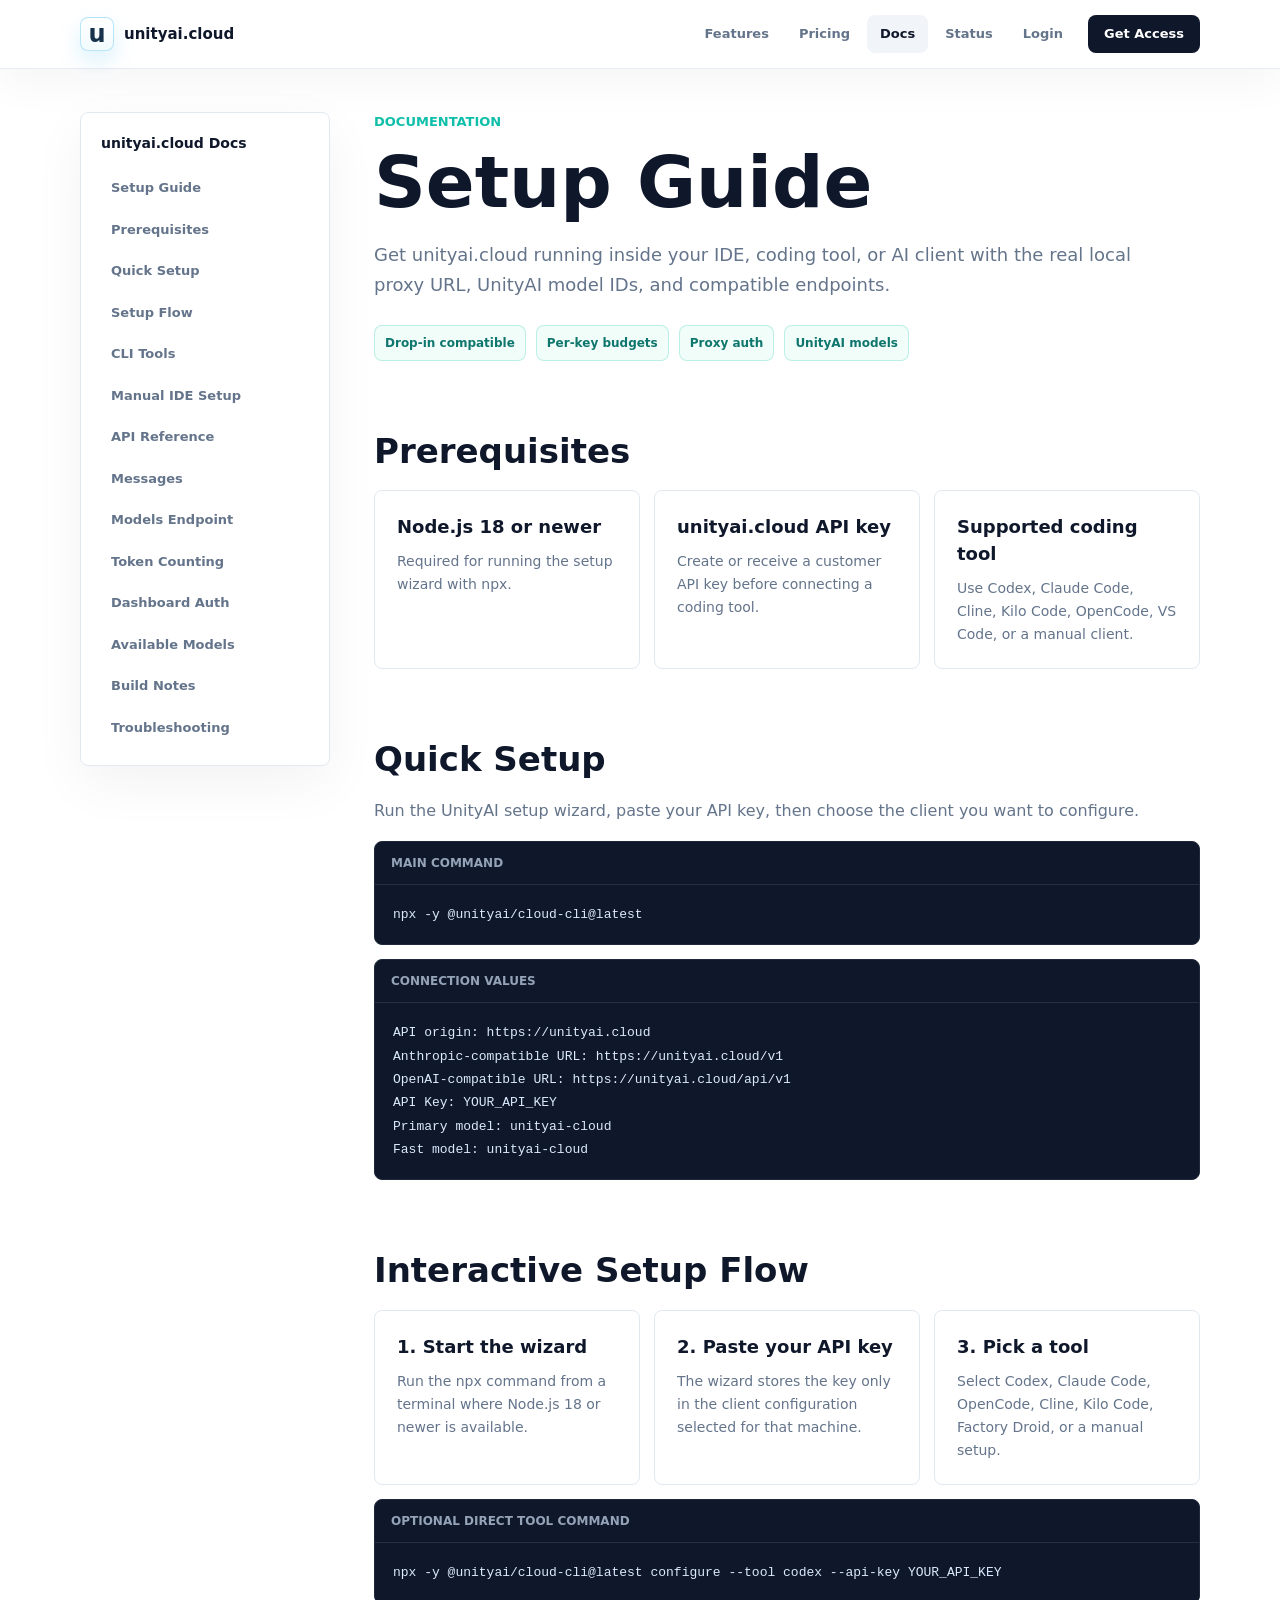
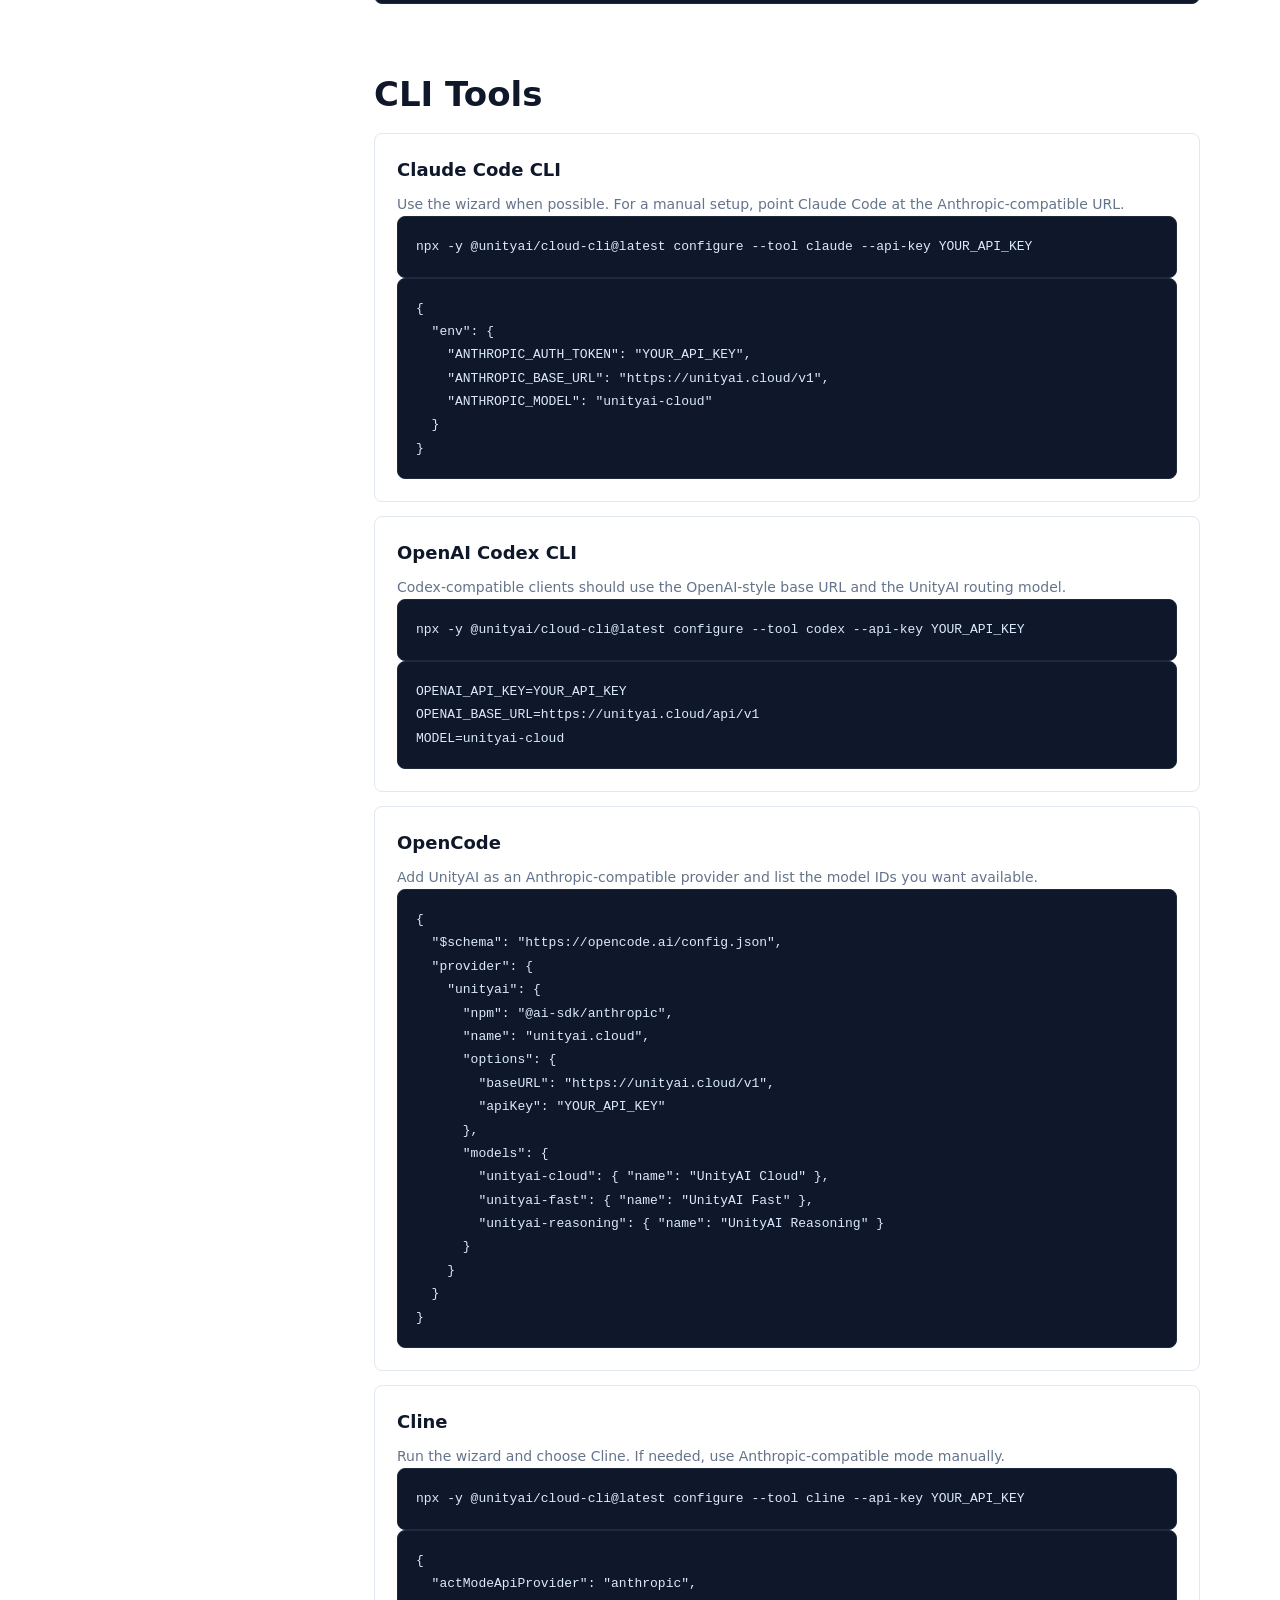
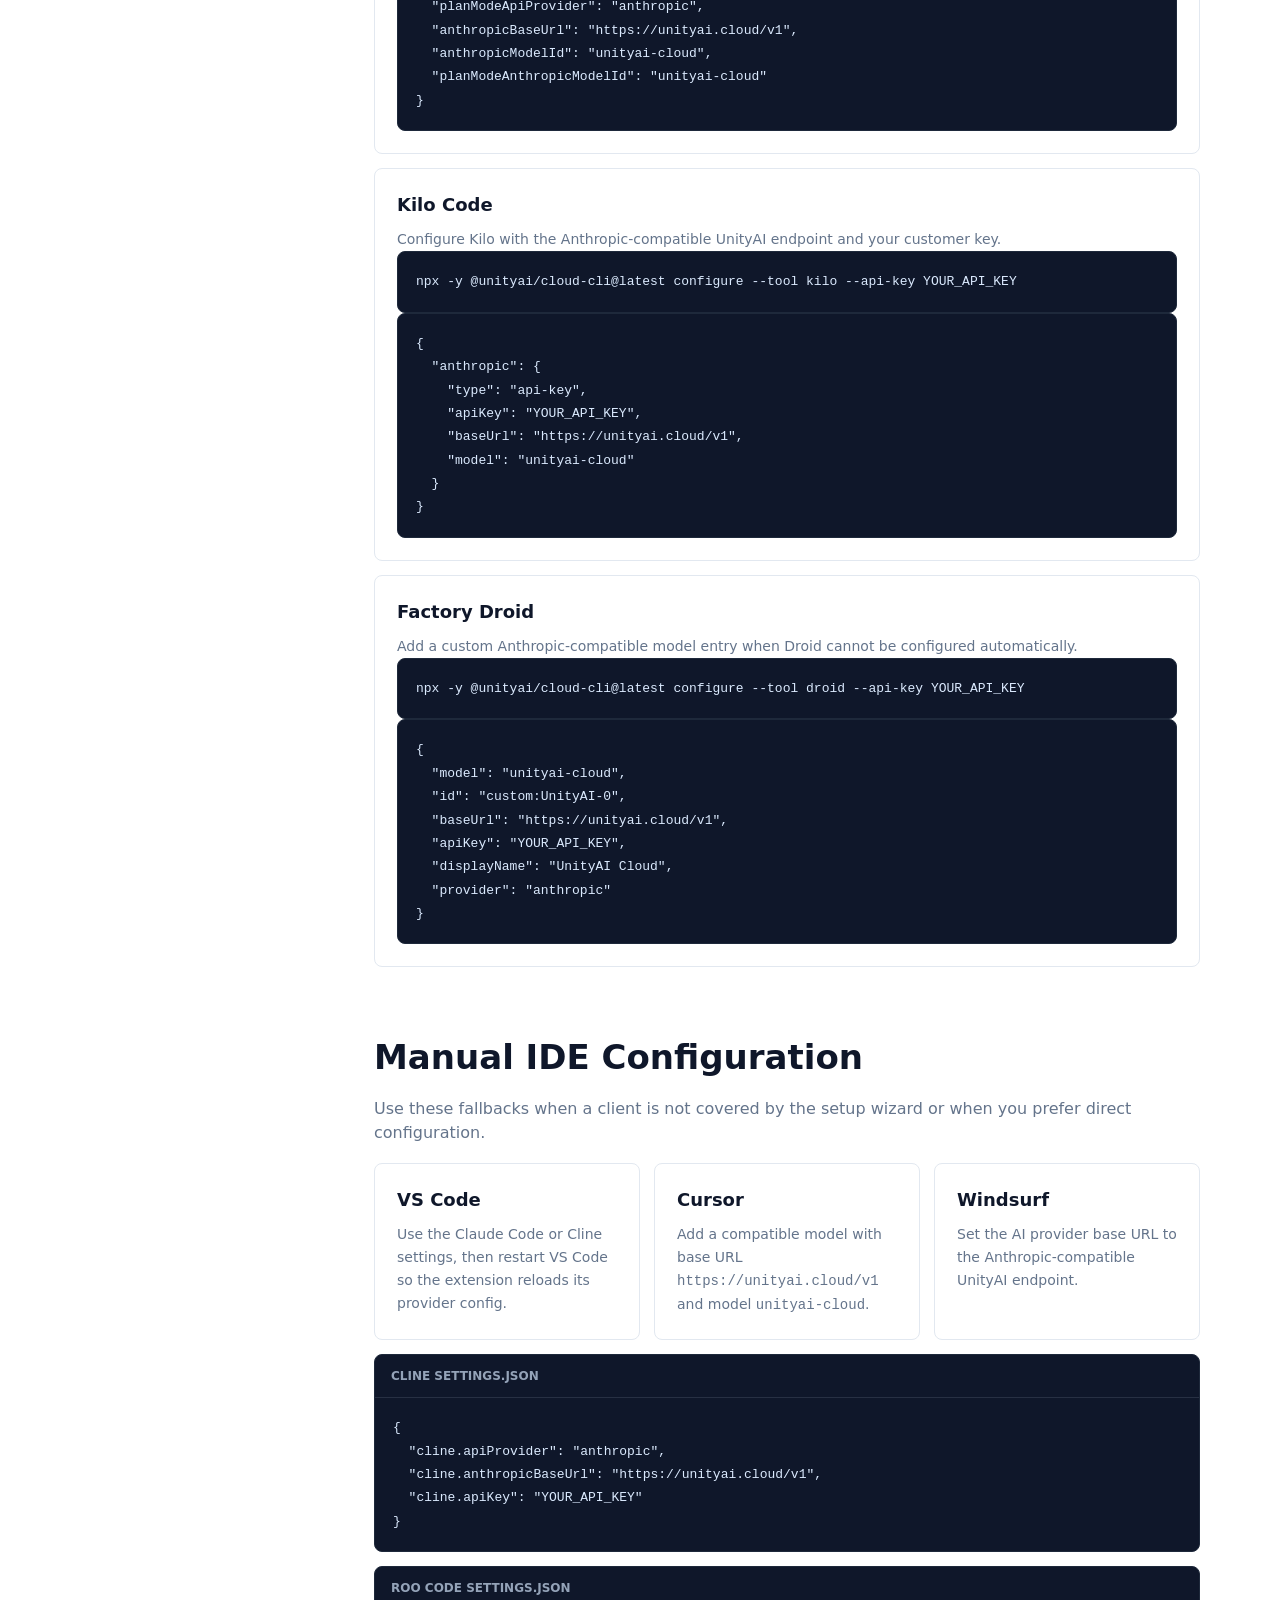
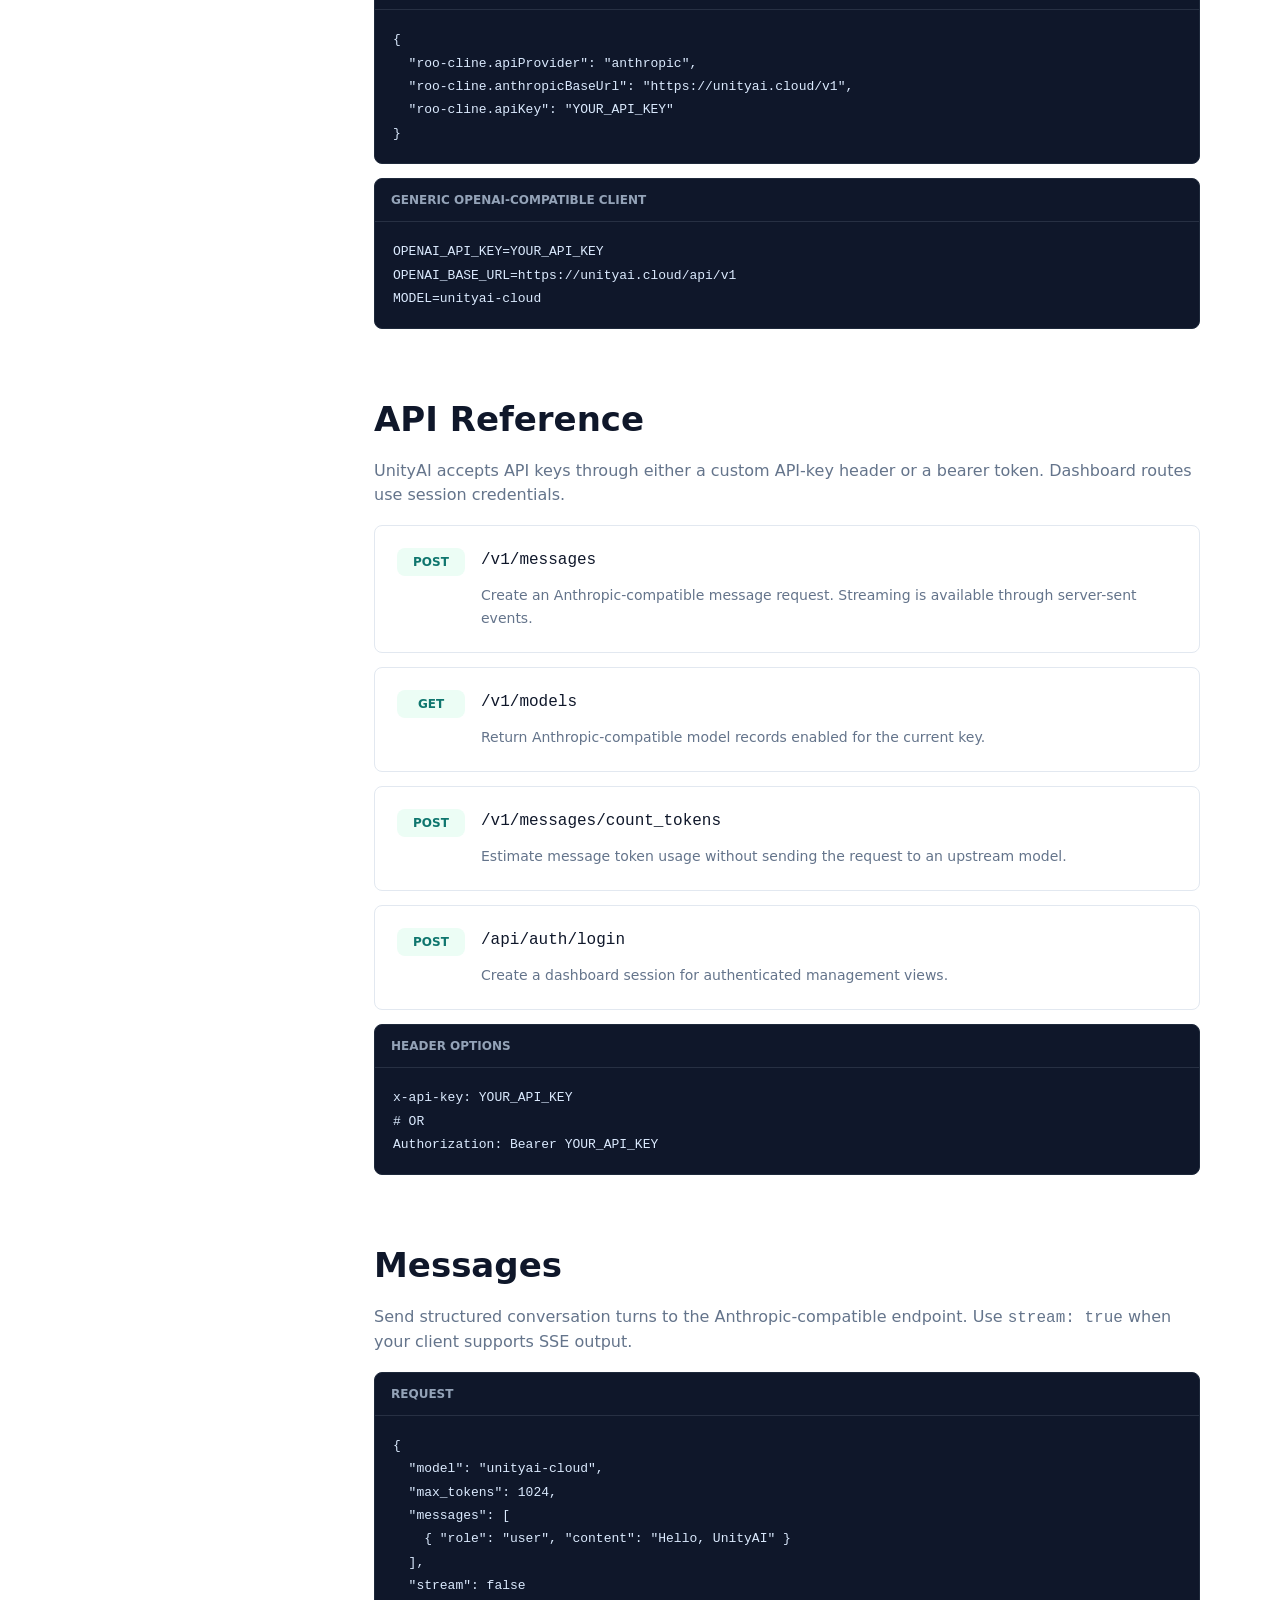
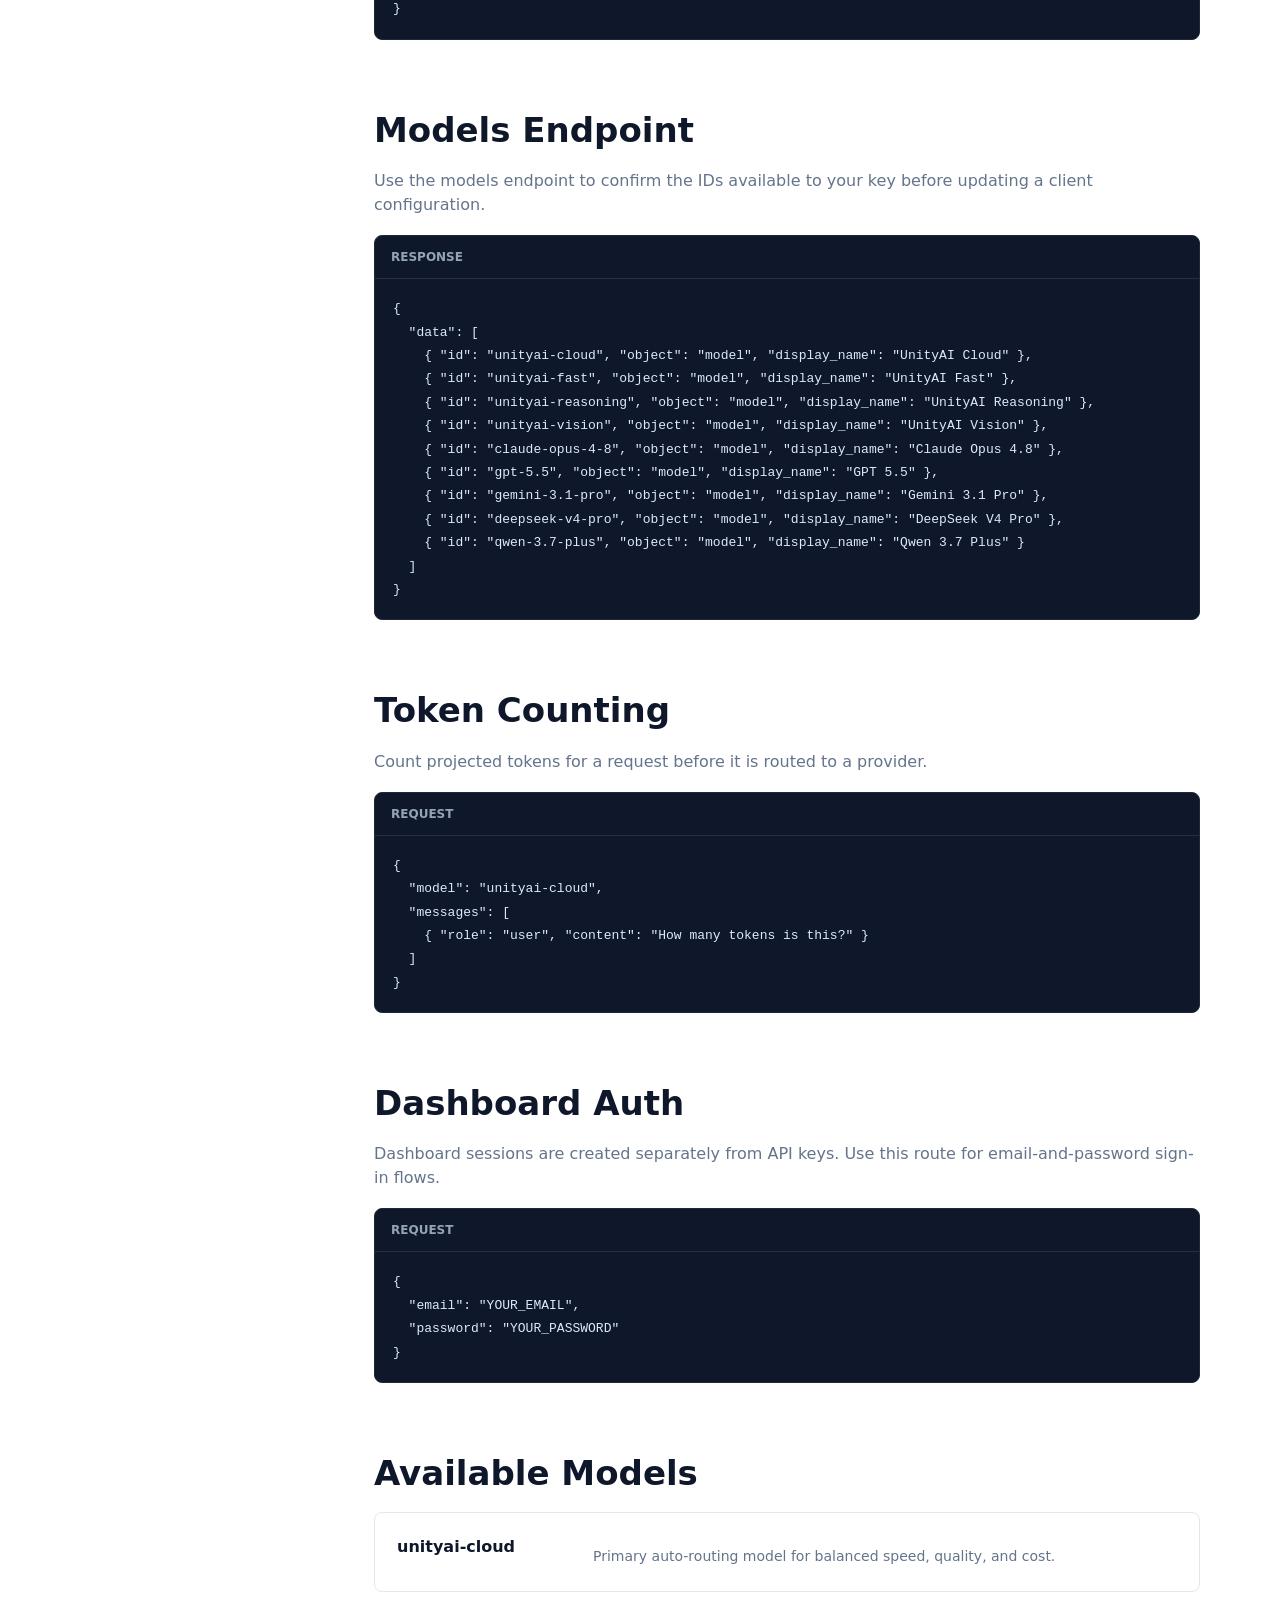
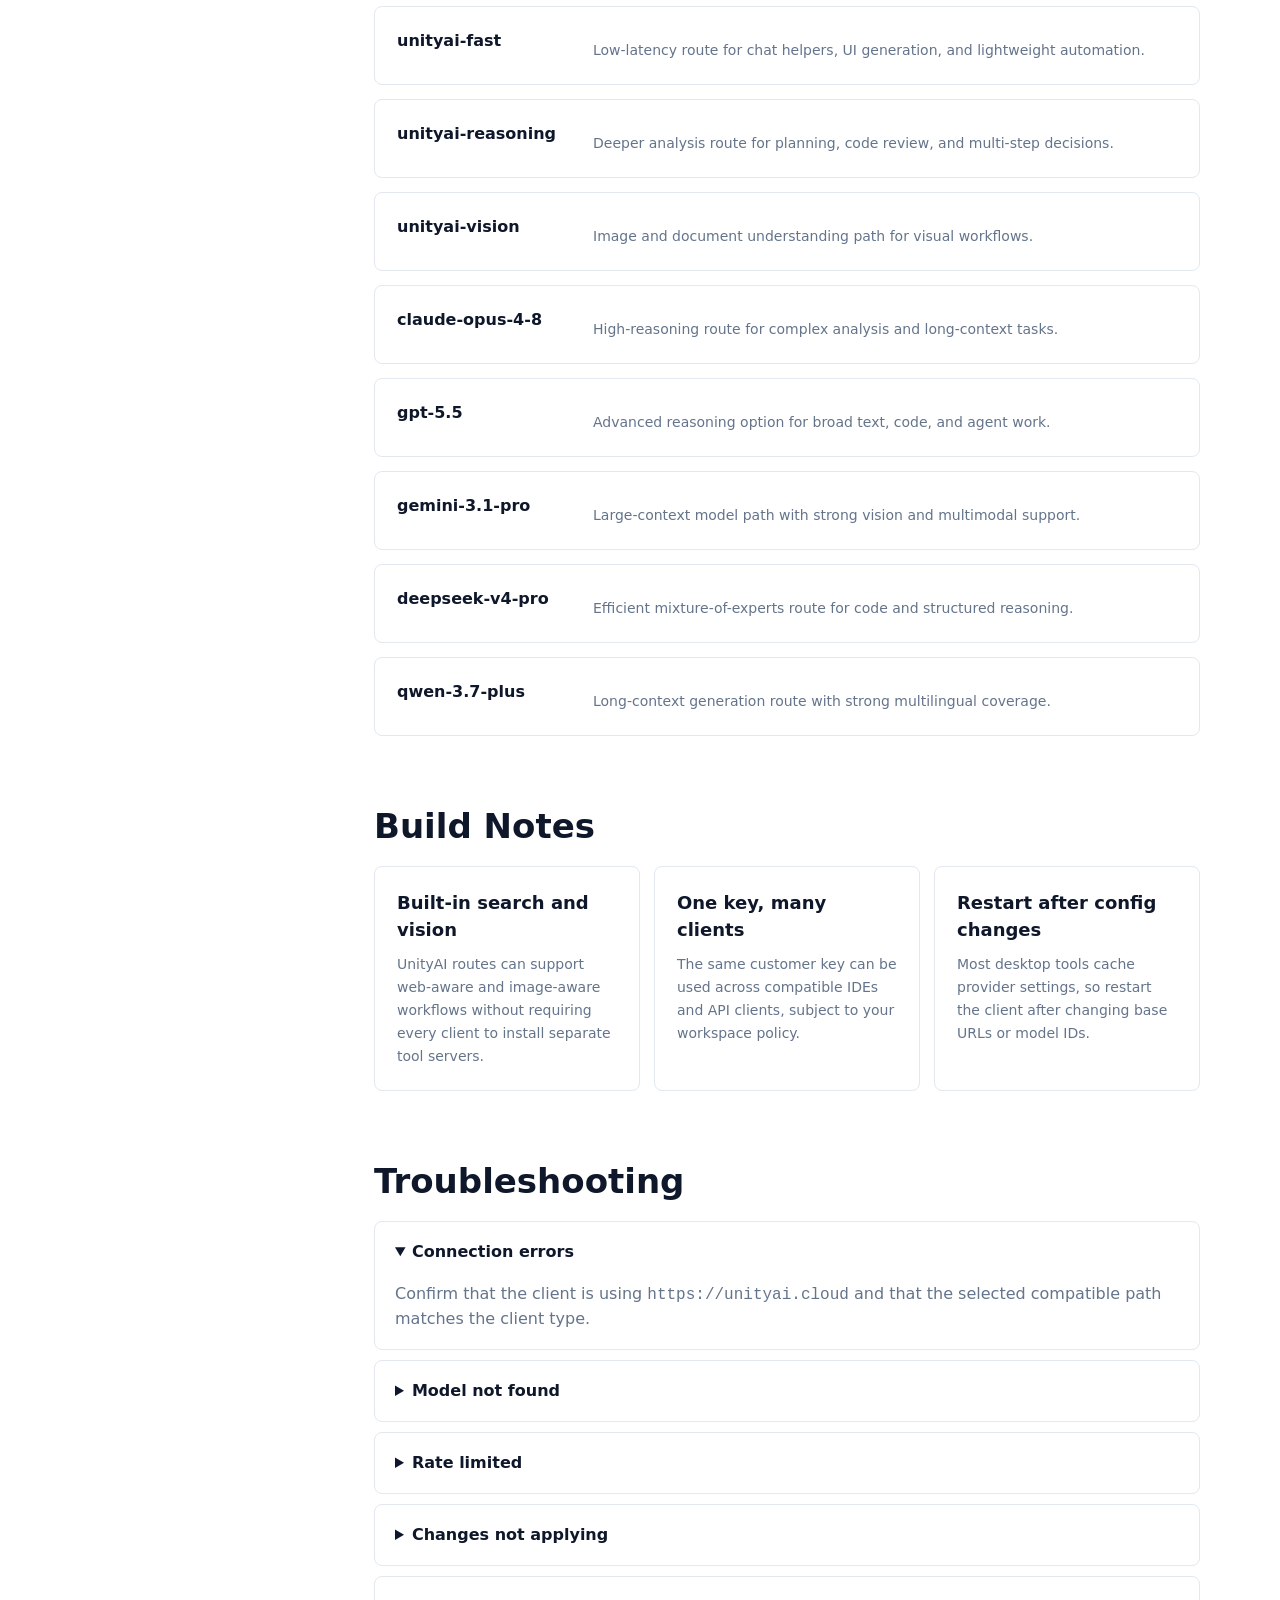
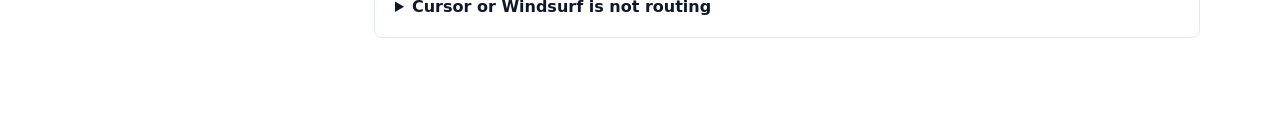
==== commit e7b5b5ff: "Expand UnityAI documentation page" ====
--- a/documentation.html
+++ b/documentation.html
@@ -55,9 +55,16 @@
           <a href="#setup">Setup Guide</a>
           <a href="#prerequisites">Prerequisites</a>
           <a href="#quick-setup">Quick Setup</a>
+          <a href="#setup-flow">Setup Flow</a>
           <a href="#cli-tools">CLI Tools</a>
+          <a href="#manual-ide">Manual IDE Setup</a>
           <a href="#api-reference">API Reference</a>
+          <a href="#messages">Messages</a>
+          <a href="#models-api">Models Endpoint</a>
+          <a href="#token-counting">Token Counting</a>
+          <a href="#dashboard-auth">Dashboard Auth</a>
           <a href="#models">Available Models</a>
+          <a href="#build-notes">Build Notes</a>
           <a href="#troubleshooting">Troubleshooting</a>
         </nav>
       </aside>
@@ -97,7 +104,7 @@
 
         <section id="quick-setup" class="doc-section">
           <h2>Quick Setup</h2>
-          <p>Run the UnityAI setup wizard, paste your API key, then choose the coding tool you want to configure.</p>
+          <p>Run the UnityAI setup wizard, paste your API key, then choose the client you want to configure.</p>
           <div class="code-card">
             <div class="code-title">Main Command</div>
             <pre><code>npx -y @unityai/cloud-cli@latest</code></pre>
@@ -113,57 +120,198 @@
           </div>
         </section>
 
+        <section id="setup-flow" class="doc-section">
+          <h2>Interactive Setup Flow</h2>
+          <div class="doc-checklist">
+            <article>
+              <h3>1. Start the wizard</h3>
+              <p>Run the npx command from a terminal where Node.js 18 or newer is available.</p>
+            </article>
+            <article>
+              <h3>2. Paste your API key</h3>
+              <p>The wizard stores the key only in the client configuration selected for that machine.</p>
+            </article>
+            <article>
+              <h3>3. Pick a tool</h3>
+              <p>Select Codex, Claude Code, OpenCode, Cline, Kilo Code, Factory Droid, or a manual setup.</p>
+            </article>
+          </div>
+          <div class="code-card">
+            <div class="code-title">Optional Direct Tool Command</div>
+            <pre><code>npx -y @unityai/cloud-cli@latest configure --tool codex --api-key YOUR_API_KEY</code></pre>
+          </div>
+        </section>
+
         <section id="cli-tools" class="doc-section">
           <h2>CLI Tools</h2>
           <div class="doc-grid">
             <article>
-              <h3>Codex CLI</h3>
-              <p>Use the OpenAI-compatible endpoint and set the model to <code>unityai-cloud</code>.</p>
+              <h3>Claude Code CLI</h3>
+              <p>Use the wizard when possible. For a manual setup, point Claude Code at the Anthropic-compatible URL.</p>
+              <pre><code>npx -y @unityai/cloud-cli@latest configure --tool claude --api-key YOUR_API_KEY</code></pre>
+              <pre><code>{
+  "env": {
+    "ANTHROPIC_AUTH_TOKEN": "YOUR_API_KEY",
+    "ANTHROPIC_BASE_URL": "https://unityai.cloud/v1",
+    "ANTHROPIC_MODEL": "unityai-cloud"
+  }
+}</code></pre>
+            </article>
+
+            <article>
+              <h3>OpenAI Codex CLI</h3>
+              <p>Codex-compatible clients should use the OpenAI-style base URL and the UnityAI routing model.</p>
+              <pre><code>npx -y @unityai/cloud-cli@latest configure --tool codex --api-key YOUR_API_KEY</code></pre>
               <pre><code>OPENAI_API_KEY=YOUR_API_KEY
 OPENAI_BASE_URL=https://unityai.cloud/api/v1
 MODEL=unityai-cloud</code></pre>
             </article>
-            <article>
-              <h3>Claude Code</h3>
-              <p>Use the Anthropic-compatible endpoint with the same API key.</p>
-              <pre><code>ANTHROPIC_AUTH_TOKEN=YOUR_API_KEY
-ANTHROPIC_BASE_URL=https://unityai.cloud/v1
-ANTHROPIC_MODEL=unityai-cloud</code></pre>
-            </article>
-            <article>
-              <h3>Cline or Roo Code</h3>
-              <p>Choose Anthropic-compatible mode and point the client to the UnityAI base URL.</p>
+
+            <article>
+              <h3>OpenCode</h3>
+              <p>Add UnityAI as an Anthropic-compatible provider and list the model IDs you want available.</p>
               <pre><code>{
-  "apiProvider": "anthropic",
+  "$schema": "https://opencode.ai/config.json",
+  "provider": {
+    "unityai": {
+      "npm": "@ai-sdk/anthropic",
+      "name": "unityai.cloud",
+      "options": {
+        "baseURL": "https://unityai.cloud/v1",
+        "apiKey": "YOUR_API_KEY"
+      },
+      "models": {
+        "unityai-cloud": { "name": "UnityAI Cloud" },
+        "unityai-fast": { "name": "UnityAI Fast" },
+        "unityai-reasoning": { "name": "UnityAI Reasoning" }
+      }
+    }
+  }
+}</code></pre>
+            </article>
+
+            <article>
+              <h3>Cline</h3>
+              <p>Run the wizard and choose Cline. If needed, use Anthropic-compatible mode manually.</p>
+              <pre><code>npx -y @unityai/cloud-cli@latest configure --tool cline --api-key YOUR_API_KEY</code></pre>
+              <pre><code>{
+  "actModeApiProvider": "anthropic",
+  "planModeApiProvider": "anthropic",
   "anthropicBaseUrl": "https://unityai.cloud/v1",
-  "apiKey": "YOUR_API_KEY"
-}</code></pre>
-            </article>
+  "anthropicModelId": "unityai-cloud",
+  "planModeAnthropicModelId": "unityai-cloud"
+}</code></pre>
+            </article>
+
+            <article>
+              <h3>Kilo Code</h3>
+              <p>Configure Kilo with the Anthropic-compatible UnityAI endpoint and your customer key.</p>
+              <pre><code>npx -y @unityai/cloud-cli@latest configure --tool kilo --api-key YOUR_API_KEY</code></pre>
+              <pre><code>{
+  "anthropic": {
+    "type": "api-key",
+    "apiKey": "YOUR_API_KEY",
+    "baseUrl": "https://unityai.cloud/v1",
+    "model": "unityai-cloud"
+  }
+}</code></pre>
+            </article>
+
+            <article>
+              <h3>Factory Droid</h3>
+              <p>Add a custom Anthropic-compatible model entry when Droid cannot be configured automatically.</p>
+              <pre><code>npx -y @unityai/cloud-cli@latest configure --tool droid --api-key YOUR_API_KEY</code></pre>
+              <pre><code>{
+  "model": "unityai-cloud",
+  "id": "custom:UnityAI-0",
+  "baseUrl": "https://unityai.cloud/v1",
+  "apiKey": "YOUR_API_KEY",
+  "displayName": "UnityAI Cloud",
+  "provider": "anthropic"
+}</code></pre>
+            </article>
+          </div>
+        </section>
+
+        <section id="manual-ide" class="doc-section">
+          <h2>Manual IDE Configuration</h2>
+          <p>Use these fallbacks when a client is not covered by the setup wizard or when you prefer direct configuration.</p>
+          <div class="doc-checklist">
+            <article>
+              <h3>VS Code</h3>
+              <p>Use the Claude Code or Cline settings, then restart VS Code so the extension reloads its provider config.</p>
+            </article>
+            <article>
+              <h3>Cursor</h3>
+              <p>Add a compatible model with base URL <code>https://unityai.cloud/v1</code> and model <code>unityai-cloud</code>.</p>
+            </article>
+            <article>
+              <h3>Windsurf</h3>
+              <p>Set the AI provider base URL to the Anthropic-compatible UnityAI endpoint.</p>
+            </article>
+          </div>
+          <div class="code-card">
+            <div class="code-title">Cline settings.json</div>
+            <pre><code>{
+  "cline.apiProvider": "anthropic",
+  "cline.anthropicBaseUrl": "https://unityai.cloud/v1",
+  "cline.apiKey": "YOUR_API_KEY"
+}</code></pre>
+          </div>
+          <div class="code-card">
+            <div class="code-title">Roo Code settings.json</div>
+            <pre><code>{
+  "roo-cline.apiProvider": "anthropic",
+  "roo-cline.anthropicBaseUrl": "https://unityai.cloud/v1",
+  "roo-cline.apiKey": "YOUR_API_KEY"
+}</code></pre>
+          </div>
+          <div class="code-card">
+            <div class="code-title">Generic OpenAI-Compatible Client</div>
+            <pre><code>OPENAI_API_KEY=YOUR_API_KEY
+OPENAI_BASE_URL=https://unityai.cloud/api/v1
+MODEL=unityai-cloud</code></pre>
           </div>
         </section>
 
         <section id="api-reference" class="doc-section">
           <h2>API Reference</h2>
-          <p>Proxy endpoints accept API key authentication through either an API-key header or a bearer token.</p>
+          <p>UnityAI accepts API keys through either a custom API-key header or a bearer token. Dashboard routes use session credentials.</p>
           <div class="api-list">
             <article>
               <span>POST</span>
               <code>/v1/messages</code>
-              <p>Create an Anthropic-compatible message request. Set <code>stream: true</code> for SSE streaming.</p>
+              <p>Create an Anthropic-compatible message request. Streaming is available through server-sent events.</p>
             </article>
             <article>
               <span>GET</span>
               <code>/v1/models</code>
-              <p>List the public model IDs available to your account.</p>
+              <p>Return Anthropic-compatible model records enabled for the current key.</p>
             </article>
             <article>
               <span>POST</span>
-              <code>/api/v1/chat/completions</code>
-              <p>Create an OpenAI-compatible chat completion with normalized output.</p>
-            </article>
-          </div>
-          <div class="code-card">
-            <div class="code-title">Request Example</div>
+              <code>/v1/messages/count_tokens</code>
+              <p>Estimate message token usage without sending the request to an upstream model.</p>
+            </article>
+            <article>
+              <span>POST</span>
+              <code>/api/auth/login</code>
+              <p>Create a dashboard session for authenticated management views.</p>
+            </article>
+          </div>
+          <div class="code-card">
+            <div class="code-title">Header Options</div>
+            <pre><code>x-api-key: YOUR_API_KEY
+# OR
+Authorization: Bearer YOUR_API_KEY</code></pre>
+          </div>
+        </section>
+
+        <section id="messages" class="doc-section">
+          <h2>Messages</h2>
+          <p>Send structured conversation turns to the Anthropic-compatible endpoint. Use <code>stream: true</code> when your client supports SSE output.</p>
+          <div class="code-card">
+            <div class="code-title">Request</div>
             <pre><code>{
   "model": "unityai-cloud",
   "max_tokens": 1024,
@@ -175,29 +323,107 @@
           </div>
         </section>
 
+        <section id="models-api" class="doc-section">
+          <h2>Models Endpoint</h2>
+          <p>Use the models endpoint to confirm the IDs available to your key before updating a client configuration.</p>
+          <div class="code-card">
+            <div class="code-title">Response</div>
+            <pre><code>{
+  "data": [
+    { "id": "unityai-cloud", "object": "model", "display_name": "UnityAI Cloud" },
+    { "id": "unityai-fast", "object": "model", "display_name": "UnityAI Fast" },
+    { "id": "unityai-reasoning", "object": "model", "display_name": "UnityAI Reasoning" },
+    { "id": "unityai-vision", "object": "model", "display_name": "UnityAI Vision" },
+    { "id": "claude-opus-4-8", "object": "model", "display_name": "Claude Opus 4.8" },
+    { "id": "gpt-5.5", "object": "model", "display_name": "GPT 5.5" },
+    { "id": "gemini-3.1-pro", "object": "model", "display_name": "Gemini 3.1 Pro" },
+    { "id": "deepseek-v4-pro", "object": "model", "display_name": "DeepSeek V4 Pro" },
+    { "id": "qwen-3.7-plus", "object": "model", "display_name": "Qwen 3.7 Plus" }
+  ]
+}</code></pre>
+          </div>
+        </section>
+
+        <section id="token-counting" class="doc-section">
+          <h2>Token Counting</h2>
+          <p>Count projected tokens for a request before it is routed to a provider.</p>
+          <div class="code-card">
+            <div class="code-title">Request</div>
+            <pre><code>{
+  "model": "unityai-cloud",
+  "messages": [
+    { "role": "user", "content": "How many tokens is this?" }
+  ]
+}</code></pre>
+          </div>
+        </section>
+
+        <section id="dashboard-auth" class="doc-section">
+          <h2>Dashboard Auth</h2>
+          <p>Dashboard sessions are created separately from API keys. Use this route for email-and-password sign-in flows.</p>
+          <div class="code-card">
+            <div class="code-title">Request</div>
+            <pre><code>{
+  "email": "YOUR_EMAIL",
+  "password": "YOUR_PASSWORD"
+}</code></pre>
+          </div>
+        </section>
+
         <section id="models" class="doc-section">
           <h2>Available Models</h2>
           <div class="model-table">
-            <div><strong>unityai-cloud</strong><span>Auto routing model for balanced production output.</span></div>
-            <div><strong>unityai-fast</strong><span>Fast model path for lightweight tasks and UI helpers.</span></div>
-            <div><strong>unityai-reasoning</strong><span>Deep analysis path for planning, code review, and decisions.</span></div>
+            <div><strong>unityai-cloud</strong><span>Primary auto-routing model for balanced speed, quality, and cost.</span></div>
+            <div><strong>unityai-fast</strong><span>Low-latency route for chat helpers, UI generation, and lightweight automation.</span></div>
+            <div><strong>unityai-reasoning</strong><span>Deeper analysis route for planning, code review, and multi-step decisions.</span></div>
             <div><strong>unityai-vision</strong><span>Image and document understanding path for visual workflows.</span></div>
+            <div><strong>claude-opus-4-8</strong><span>High-reasoning route for complex analysis and long-context tasks.</span></div>
+            <div><strong>gpt-5.5</strong><span>Advanced reasoning option for broad text, code, and agent work.</span></div>
+            <div><strong>gemini-3.1-pro</strong><span>Large-context model path with strong vision and multimodal support.</span></div>
+            <div><strong>deepseek-v4-pro</strong><span>Efficient mixture-of-experts route for code and structured reasoning.</span></div>
+            <div><strong>qwen-3.7-plus</strong><span>Long-context generation route with strong multilingual coverage.</span></div>
+          </div>
+        </section>
+
+        <section id="build-notes" class="doc-section">
+          <h2>Build Notes</h2>
+          <div class="doc-checklist">
+            <article>
+              <h3>Built-in search and vision</h3>
+              <p>UnityAI routes can support web-aware and image-aware workflows without requiring every client to install separate tool servers.</p>
+            </article>
+            <article>
+              <h3>One key, many clients</h3>
+              <p>The same customer key can be used across compatible IDEs and API clients, subject to your workspace policy.</p>
+            </article>
+            <article>
+              <h3>Restart after config changes</h3>
+              <p>Most desktop tools cache provider settings, so restart the client after changing base URLs or model IDs.</p>
+            </article>
           </div>
         </section>
 
         <section id="troubleshooting" class="doc-section">
           <h2>Troubleshooting</h2>
           <details open>
-            <summary>Client returns unauthorized</summary>
-            <p>Check that the API key is present and that the correct compatible endpoint is configured.</p>
+            <summary>Connection errors</summary>
+            <p>Confirm that the client is using <code>https://unityai.cloud</code> and that the selected compatible path matches the client type.</p>
           </details>
           <details>
-            <summary>Model is not found</summary>
-            <p>Use <code>/v1/models</code> or <code>/api/v1/models</code> to confirm the IDs enabled for the account.</p>
+            <summary>Model not found</summary>
+            <p>Use exact model IDs from the Available Models section. If in doubt, call the models endpoint for your account.</p>
           </details>
           <details>
-            <summary>Streaming does not display</summary>
-            <p>Confirm that your client supports server-sent events and that <code>stream</code> is set to true.</p>
+            <summary>Rate limited</summary>
+            <p>Your request window, RPM cap, or token budget may be exhausted. Wait for reset or move to a higher plan.</p>
+          </details>
+          <details>
+            <summary>Changes not applying</summary>
+            <p>Restart your IDE or client after editing provider configuration files.</p>
+          </details>
+          <details>
+            <summary>Cursor or Windsurf is not routing</summary>
+            <p>Make sure the Anthropic-compatible base URL ends with <code>/v1</code> and the model is set to <code>unityai-cloud</code>.</p>
           </details>
         </section>
       </article>
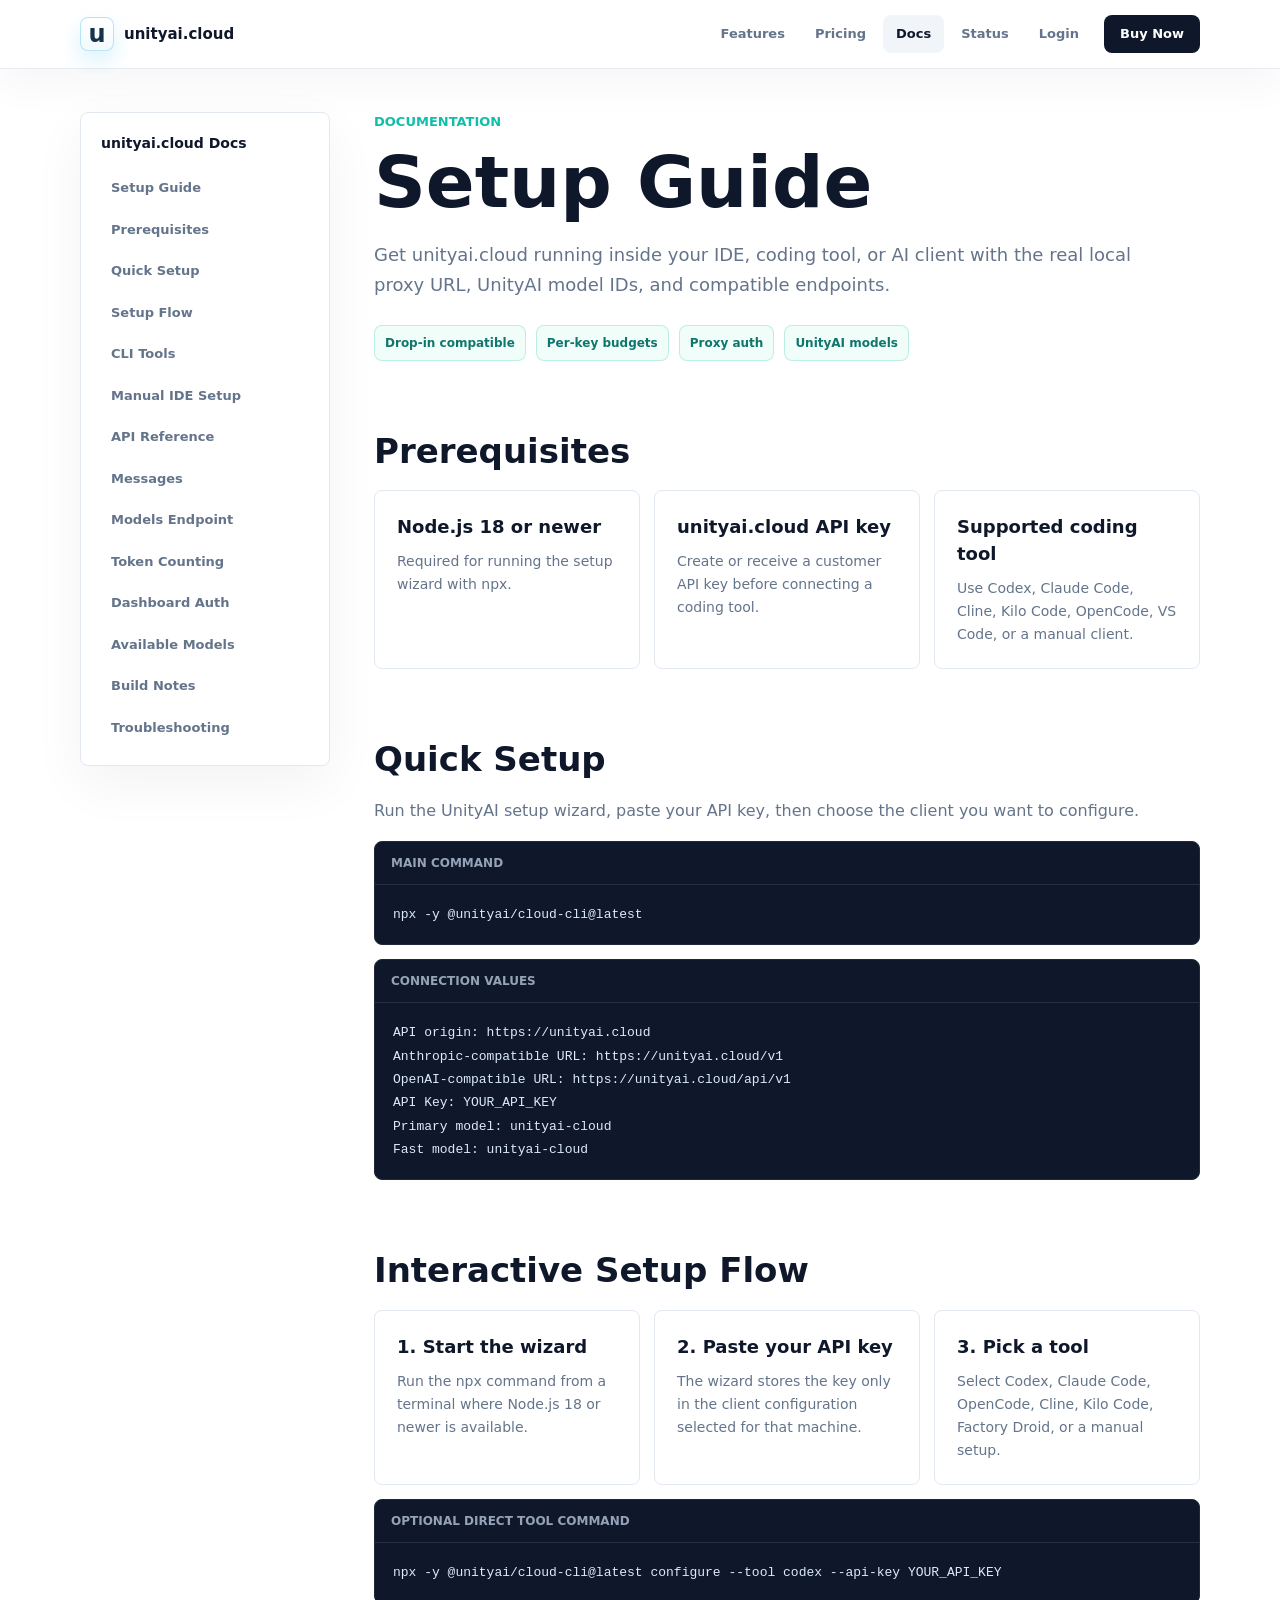
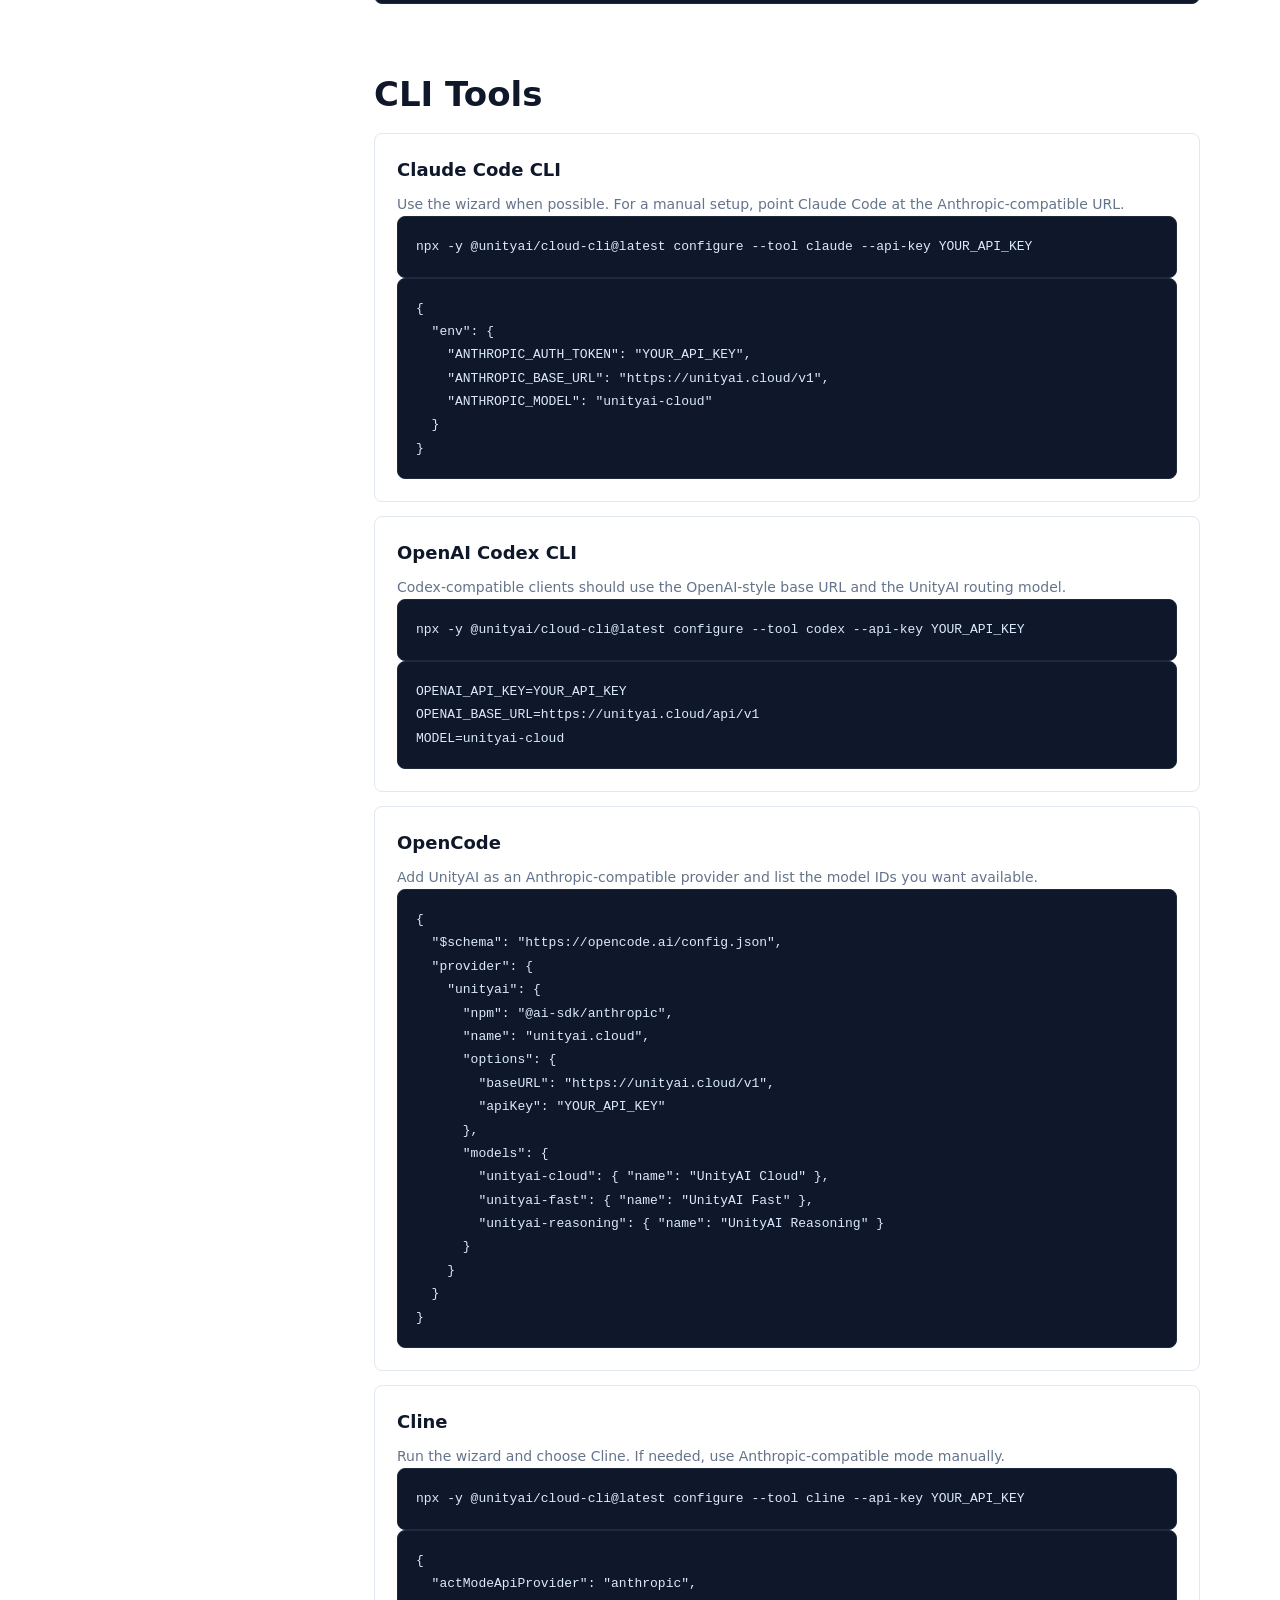
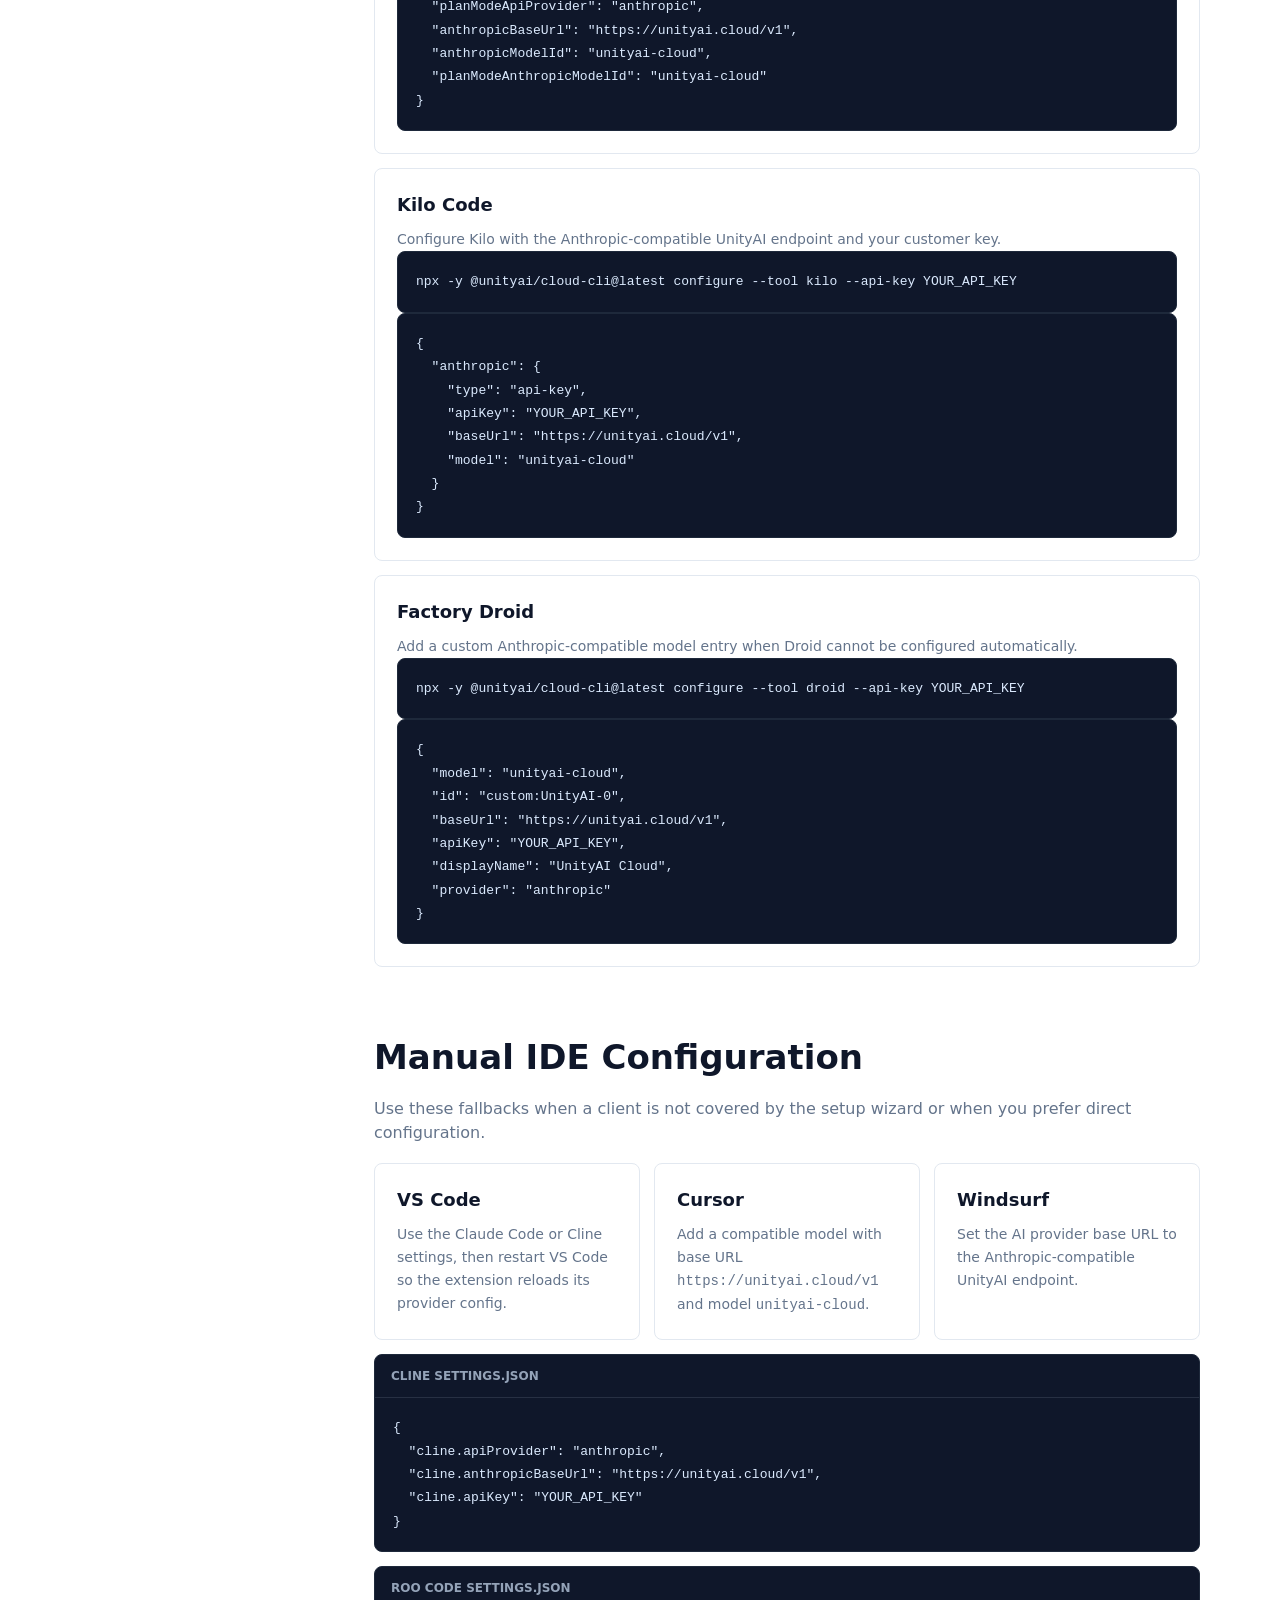
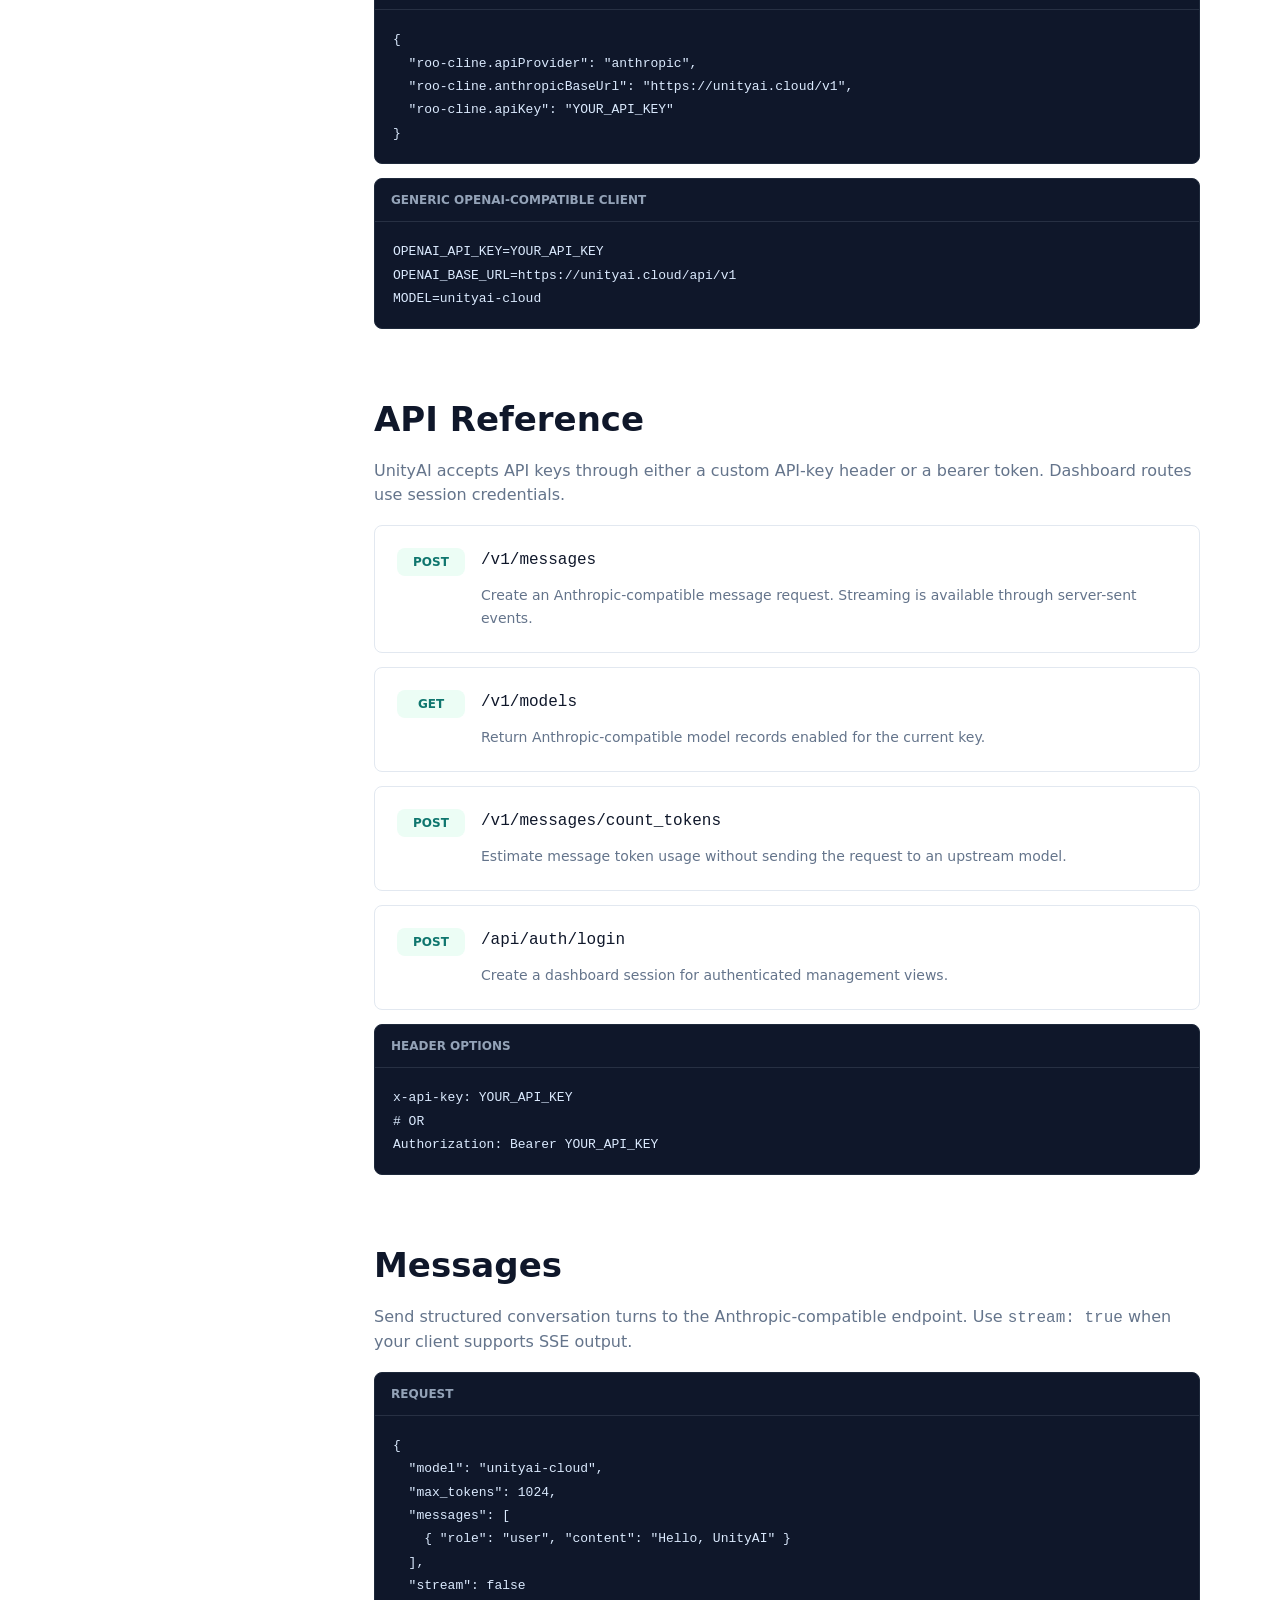
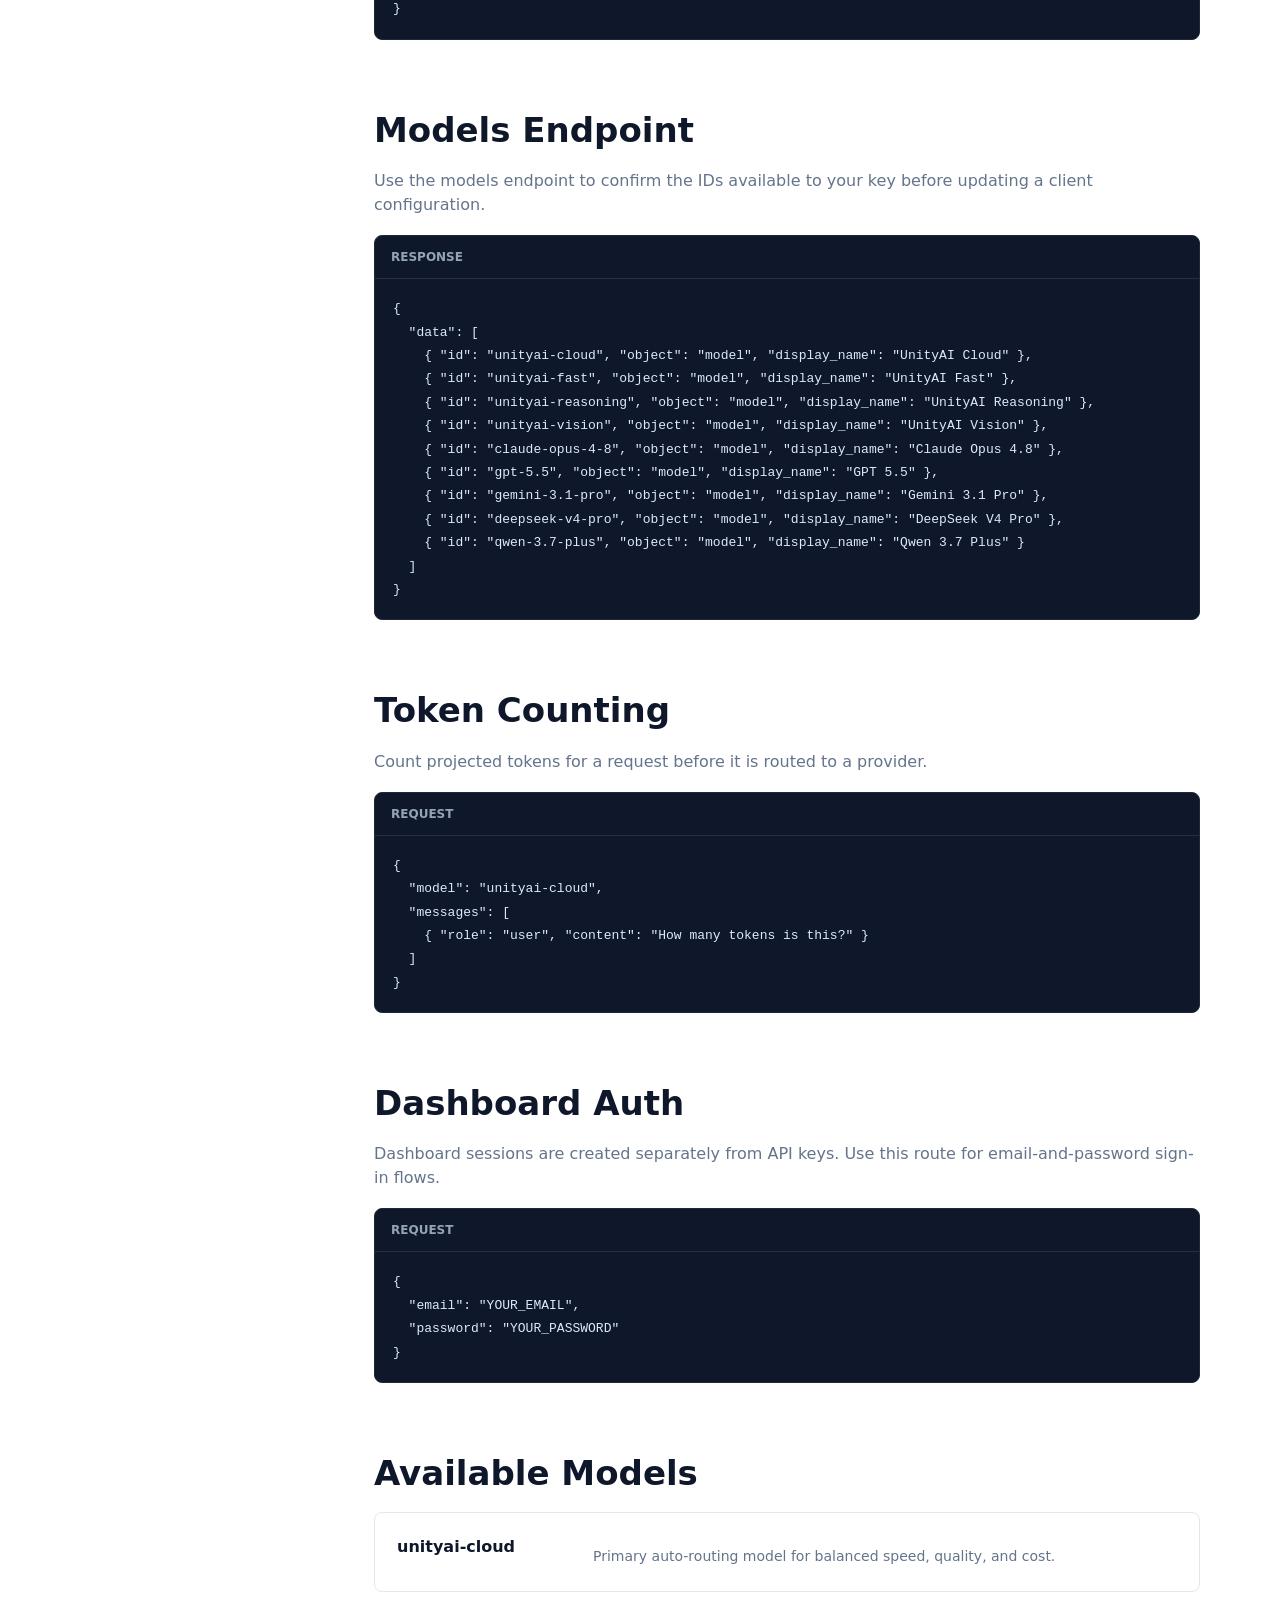
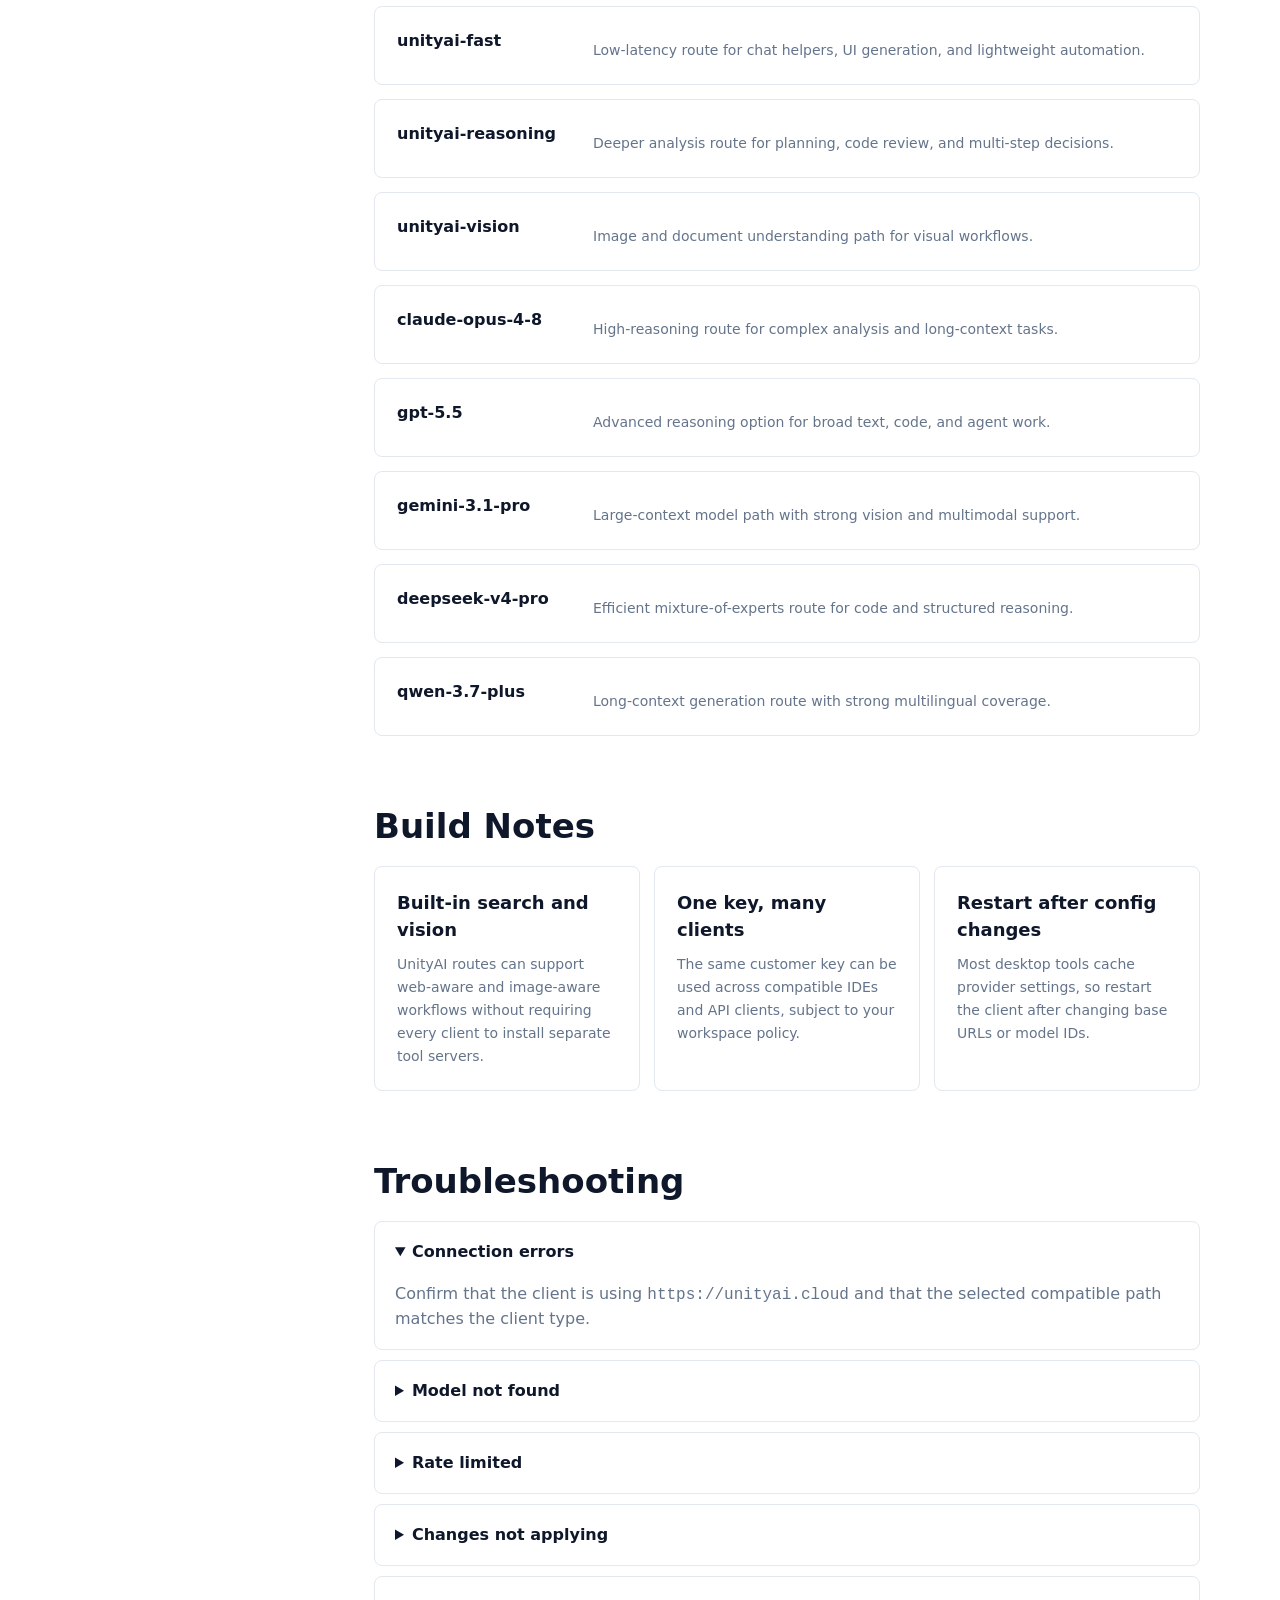
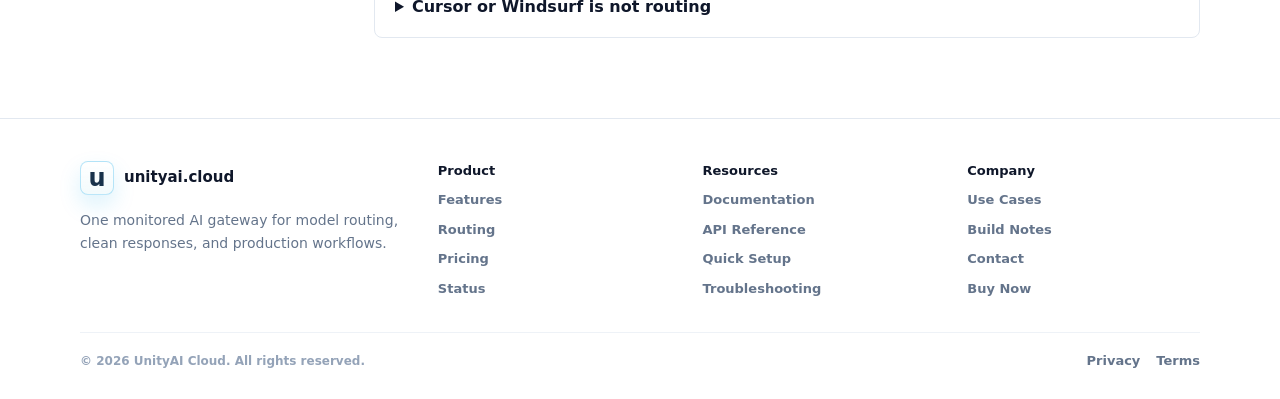
==== commit 06d237e4: "Add documentation SEO metadata and footer stylesheet" ====
--- a/documentation.html
+++ b/documentation.html
@@ -3,13 +3,50 @@
   <head>
     <meta charset="utf-8" />
     <meta name="viewport" content="width=device-width, initial-scale=1" />
-    <title>Documentation - unityai.cloud</title>
+    <title>Documentation - unityai.cloud API Setup Guide</title>
     <meta
       name="description"
-      content="Setup guide and API reference for connecting AI clients to unityai.cloud."
+      content="Read the unityai.cloud setup guide for API keys, OpenAI-compatible clients, Anthropic-compatible clients, model IDs, token counting, and troubleshooting."
     />
+    <meta name="keywords" content="unityai.cloud docs, AI gateway documentation, OpenAI compatible setup, Anthropic compatible setup, API setup guide" />
+    <meta name="author" content="UnityAI Cloud" />
+    <meta name="robots" content="index, follow, max-image-preview:large" />
+    <link rel="canonical" href="https://unityai.cloud/documentation" />
+    <meta property="og:type" content="article" />
+    <meta property="og:site_name" content="unityai.cloud" />
+    <meta property="og:title" content="Documentation - unityai.cloud API Setup Guide" />
+    <meta property="og:description" content="Setup instructions, client configuration, API reference, model IDs, and troubleshooting for unityai.cloud." />
+    <meta property="og:url" content="https://unityai.cloud/documentation" />
+    <meta property="og:image" content="https://unityai.cloud/assets/unityai-routing.png" />
+    <meta name="twitter:card" content="summary_large_image" />
+    <meta name="twitter:title" content="Documentation - unityai.cloud API Setup Guide" />
+    <meta name="twitter:description" content="Connect coding tools, IDEs, and API clients to the unityai.cloud AI gateway." />
+    <meta name="twitter:image" content="https://unityai.cloud/assets/unityai-routing.png" />
+    <meta name="theme-color" content="#0f172a" />
     <link rel="icon" href="favicon.svg" type="image/svg+xml" />
     <link rel="stylesheet" href="styles.css" />
+    <link rel="stylesheet" href="footer-seo.css" />
+    <script type="application/ld+json">
+      {
+        "@context": "https://schema.org",
+        "@type": "TechArticle",
+        "headline": "unityai.cloud API Setup Guide",
+        "description": "Setup guide and API reference for connecting AI clients to unityai.cloud.",
+        "mainEntityOfPage": "https://unityai.cloud/documentation",
+        "author": {
+          "@type": "Organization",
+          "name": "UnityAI Cloud"
+        },
+        "publisher": {
+          "@type": "Organization",
+          "name": "UnityAI Cloud",
+          "logo": {
+            "@type": "ImageObject",
+            "url": "https://unityai.cloud/favicon.svg"
+          }
+        }
+      }
+    </script>
   </head>
   <body class="subpage docs-page">
     <a class="skip-link" href="#main-content">Skip to content</a>
@@ -26,8 +63,8 @@
           <a href="pricing.html">Pricing</a>
           <a class="active" href="documentation.html">Docs</a>
           <a href="status.html">Status</a>
-          <a href="mailto:hello@unityai.cloud">Login</a>
-          <a class="nav-cta" href="mailto:hello@unityai.cloud">Get Access</a>
+          <a href="https://wa.me/917510020067?text=Hi%2C%20I%20want%20to%20buy%20UnityAI%20Cloud%20access" target="_blank" rel="noopener">Login</a>
+          <a class="nav-cta" href="https://wa.me/917510020067?text=Hi%2C%20I%20want%20to%20buy%20UnityAI%20Cloud%20access" target="_blank" rel="noopener">Buy Now</a>
         </nav>
 
         <button class="menu-button" type="button" aria-expanded="false" aria-controls="mobile-menu" data-menu-button>
@@ -43,8 +80,8 @@
         <a href="pricing.html">Pricing</a>
         <a href="documentation.html">Docs</a>
         <a href="status.html">Status</a>
-        <a href="mailto:hello@unityai.cloud">Login</a>
-        <a class="nav-cta" href="mailto:hello@unityai.cloud">Get Access</a>
+        <a href="https://wa.me/917510020067?text=Hi%2C%20I%20want%20to%20buy%20UnityAI%20Cloud%20access" target="_blank" rel="noopener">Login</a>
+        <a class="nav-cta" href="https://wa.me/917510020067?text=Hi%2C%20I%20want%20to%20buy%20UnityAI%20Cloud%20access" target="_blank" rel="noopener">Buy Now</a>
       </nav>
     </header>
 
@@ -429,6 +466,46 @@
       </article>
     </main>
 
+    <footer class="site-footer">
+      <div class="footer-inner">
+        <div class="footer-brand">
+          <a class="brand" href="index.html" aria-label="unityai.cloud home">
+            <span class="brand-mark" aria-hidden="true">u</span>
+            <span>unityai.cloud</span>
+          </a>
+          <p>One monitored AI gateway for model routing, clean responses, and production workflows.</p>
+        </div>
+        <nav class="footer-column" aria-label="Product links">
+          <strong>Product</strong>
+          <a href="index.html#features">Features</a>
+          <a href="index.html#routing">Routing</a>
+          <a href="pricing.html">Pricing</a>
+          <a href="status.html">Status</a>
+        </nav>
+        <nav class="footer-column" aria-label="Resource links">
+          <strong>Resources</strong>
+          <a href="documentation.html">Documentation</a>
+          <a href="documentation.html#api-reference">API Reference</a>
+          <a href="documentation.html#quick-setup">Quick Setup</a>
+          <a href="documentation.html#troubleshooting">Troubleshooting</a>
+        </nav>
+        <nav class="footer-column" aria-label="Company links">
+          <strong>Company</strong>
+          <a href="index.html#audiences">Use Cases</a>
+          <a href="documentation.html#build-notes">Build Notes</a>
+          <a href="https://wa.me/917510020067?text=Hi%2C%20I%20want%20to%20buy%20UnityAI%20Cloud%20access" target="_blank" rel="noopener">Contact</a>
+          <a href="https://wa.me/917510020067?text=Hi%2C%20I%20want%20to%20buy%20UnityAI%20Cloud%20access" target="_blank" rel="noopener">Buy Now</a>
+        </nav>
+      </div>
+      <div class="footer-bottom">
+        <span>© 2026 UnityAI Cloud. All rights reserved.</span>
+        <div class="footer-bottom-links">
+          <a href="documentation.html">Privacy</a>
+          <a href="documentation.html">Terms</a>
+        </div>
+      </div>
+    </footer>
+
     <script src="script.js"></script>
   </body>
 </html>
--- a/footer-seo.css
+++ b/footer-seo.css
@@ -0,0 +1,143 @@
+.score-tabs button {
+  appearance: none;
+  border: 1px solid var(--line);
+  border-radius: 8px;
+  background: #ffffff;
+  cursor: pointer;
+  padding: 6px 10px;
+  color: var(--muted);
+  font: inherit;
+  font-size: 12px;
+  font-weight: 800;
+  transition:
+    background 160ms ease,
+    border-color 160ms ease,
+    color 160ms ease,
+    transform 160ms ease;
+}
+
+.score-tabs button:hover,
+.score-tabs button:focus-visible {
+  border-color: rgba(15, 23, 42, 0.38);
+  color: var(--ink);
+  transform: translateY(-1px);
+}
+
+.score-tabs button:focus-visible {
+  outline: 2px solid rgba(14, 165, 233, 0.55);
+  outline-offset: 2px;
+}
+
+.score-tabs .active {
+  border-color: var(--ink);
+  background: var(--ink);
+  color: #ffffff;
+}
+
+.site-footer {
+  overflow: hidden;
+}
+
+.footer-inner {
+  display: grid;
+  width: var(--container);
+  margin: 0 auto;
+  grid-template-columns: minmax(240px, 1.4fr) repeat(3, minmax(132px, 1fr));
+  gap: 32px;
+  padding: 42px 0 34px;
+  align-items: start;
+}
+
+.footer-brand {
+  display: grid;
+  gap: 14px;
+}
+
+.footer-brand p {
+  max-width: 330px;
+  margin: 0;
+  color: var(--muted);
+  font-size: 14px;
+  line-height: 1.7;
+}
+
+.footer-inner .footer-column {
+  display: grid;
+  gap: 10px;
+}
+
+.footer-column strong {
+  color: var(--ink);
+  font-size: 13px;
+  font-weight: 850;
+}
+
+.footer-column a,
+.footer-bottom a {
+  color: var(--muted);
+  font-size: 13px;
+  font-weight: 700;
+  transition: color 160ms ease;
+}
+
+.footer-column a:hover,
+.footer-bottom a:hover {
+  color: var(--ink);
+}
+
+.footer-bottom {
+  display: flex;
+  width: var(--container);
+  margin: 0 auto;
+  padding: 18px 0 28px;
+  border-top: 1px solid #eef2f7;
+  align-items: center;
+  justify-content: space-between;
+  gap: 18px;
+  color: #94a3b8;
+  font-size: 12px;
+  font-weight: 700;
+}
+
+.footer-bottom-links {
+  display: flex;
+  flex-wrap: wrap;
+  gap: 16px;
+}
+
+.activity-bars span {
+  transition: height 520ms ease;
+}
+
+.status-card strong,
+.usage-grid strong {
+  font-variant-numeric: tabular-nums;
+}
+
+@media (max-width: 1020px) {
+  .footer-inner {
+    grid-template-columns: repeat(2, minmax(0, 1fr));
+  }
+
+  .footer-brand {
+    grid-column: 1 / -1;
+  }
+}
+
+@media (max-width: 700px) {
+  .footer-inner {
+    grid-template-columns: 1fr;
+    gap: 24px;
+    padding: 32px 0 28px;
+  }
+
+  .footer-brand {
+    grid-column: auto;
+  }
+
+  .footer-bottom {
+    align-items: flex-start;
+    flex-direction: column;
+    padding-bottom: 24px;
+  }
+}
